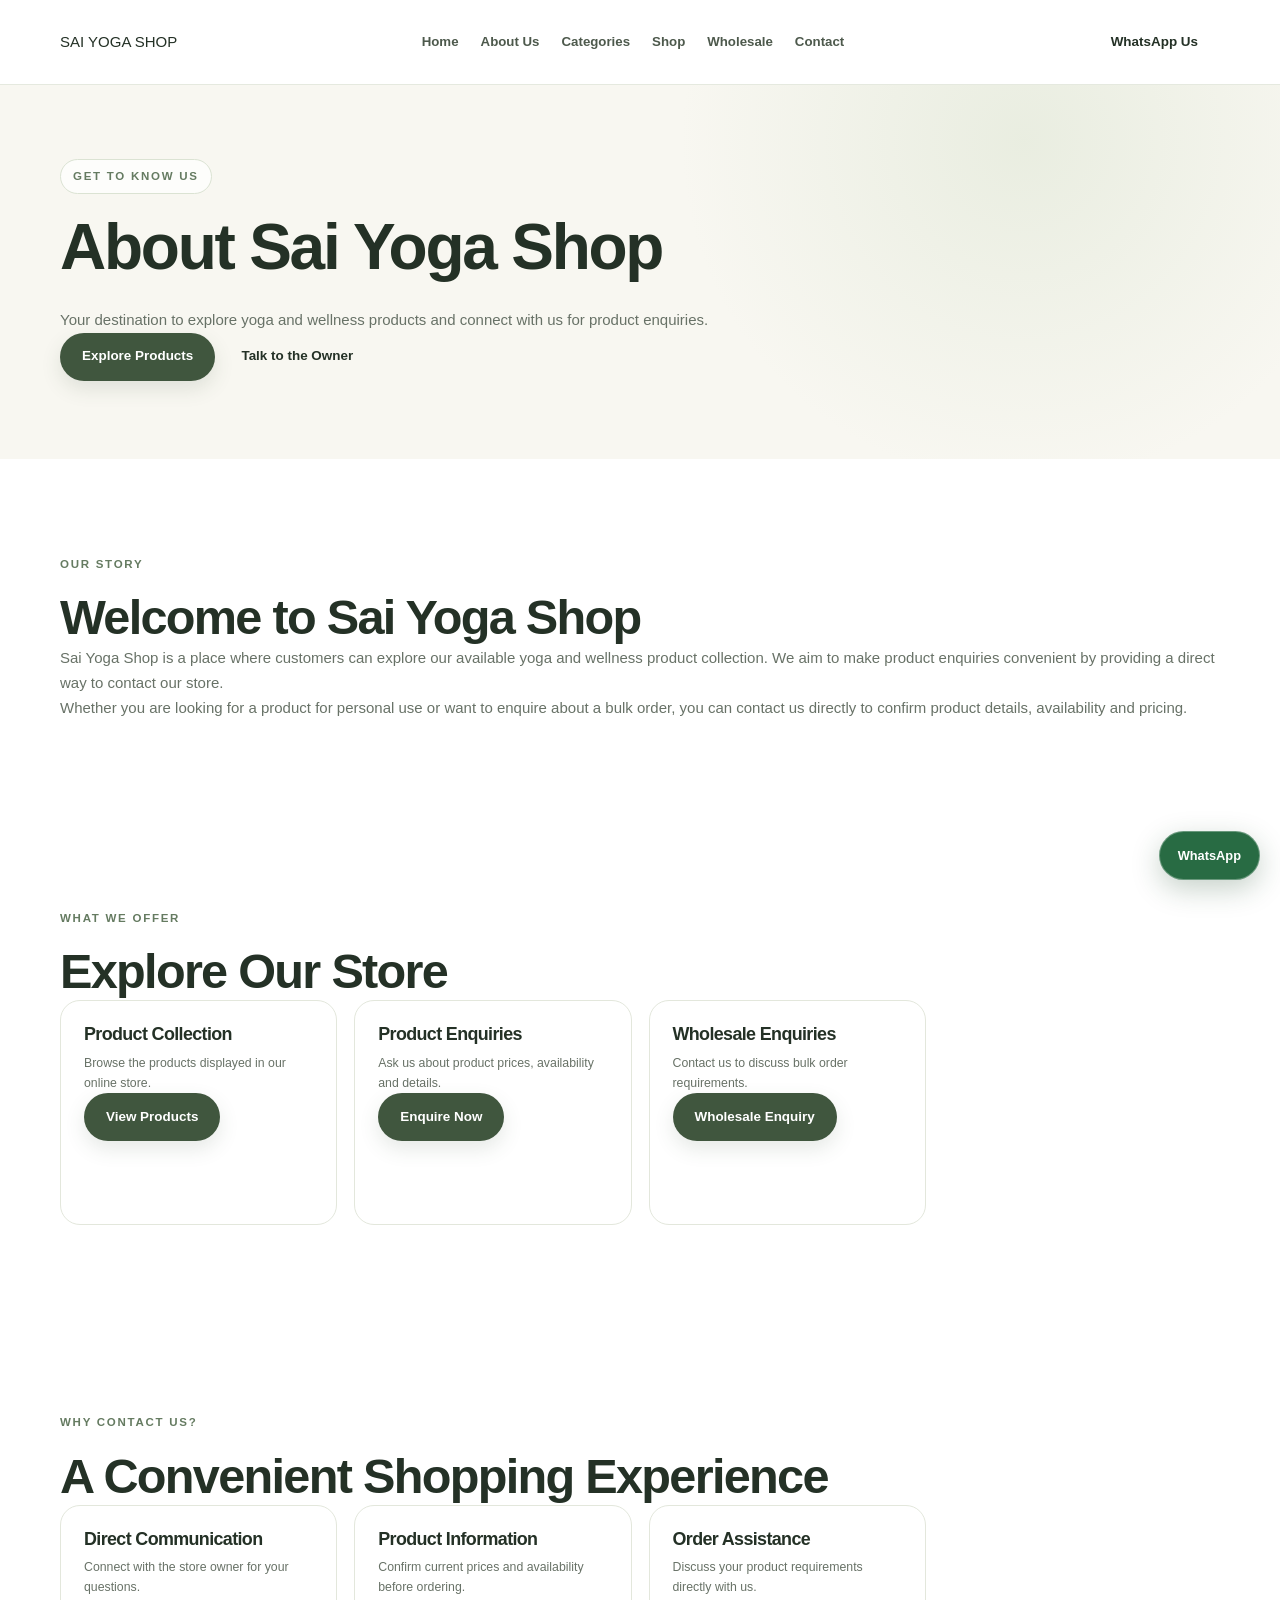
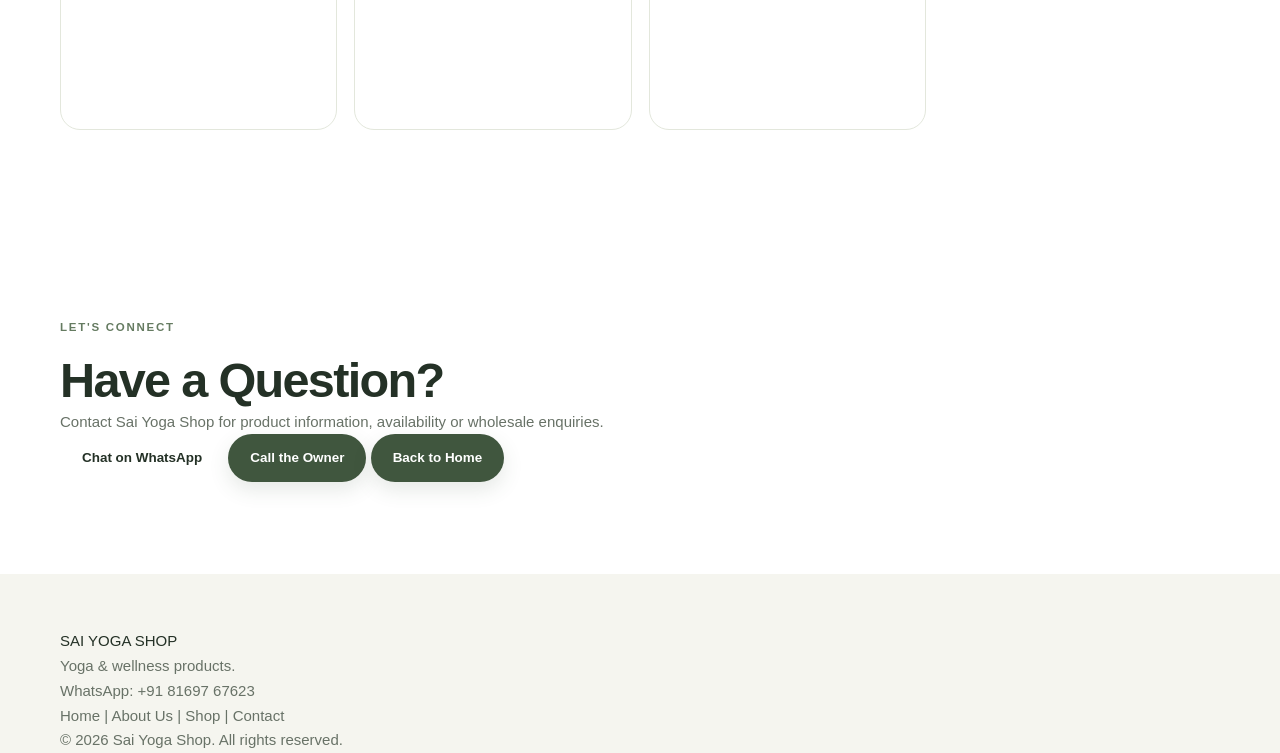
==== about.html @ c02364f8 "Add Sai Yoga Shop About Us page" ====
<!DOCTYPE html>
<html lang="en">
<head>
  <meta charset="UTF-8">
  <meta name="viewport" content="width=device-width, initial-scale=1.0">
  <meta name="theme-color" content="#0d493b">
  <meta name="description" content="Learn about Sai Yoga Shop and connect with us for yoga and wellness product enquiries.">
  <title>About Us | Sai Yoga Shop</title>
  <link rel="canonical" href="https://saiyogashop.com/about.html">
  <link rel="stylesheet" href="style.css">
</head>
<body>

<header class="site-header">
  <div class="container header-inner">
    <a class="logo" href="index.html">SAI <span>YOGA SHOP</span></a>

    <nav class="main-nav" aria-label="Main navigation">
      <a href="index.html">Home</a>
      <a href="about.html" aria-current="page">About Us</a>
      <a href="index.html#categories">Categories</a>
      <a href="index.html#shop">Shop</a>
      <a href="index.html#wholesale">Wholesale</a>
      <a href="index.html#contact">Contact</a>
    </nav>

    <a class="btn btn-whatsapp"
       href="https://wa.me/918169767623"
       target="_blank" rel="noopener">
      WhatsApp Us
    </a>
  </div>
</header>

<main>
  <section class="hero-section">
    <div class="container hero-content">
      <p class="eyebrow">GET TO KNOW US</p>
      <h1>About Sai Yoga Shop</h1>
      <p>
        Your destination to explore yoga and wellness products
        and connect with us for product enquiries.
      </p>

      <div class="hero-actions">
        <a class="btn btn-primary" href="index.html#shop">Explore Products</a>
        <a class="btn btn-whatsapp"
           href="https://wa.me/918169767623"
           target="_blank" rel="noopener">Talk to the Owner</a>
      </div>
    </div>
  </section>

  <section class="section" id="our-story">
    <div class="container">
      <p class="eyebrow">OUR STORY</p>
      <h2>Welcome to Sai Yoga Shop</h2>

      <p>
        Sai Yoga Shop is a place where customers can explore our
        available yoga and wellness product collection. We aim to
        make product enquiries convenient by providing a direct way
        to contact our store.
      </p>

      <p>
        Whether you are looking for a product for personal use or
        want to enquire about a bulk order, you can contact us
        directly to confirm product details, availability and pricing.
      </p>
    </div>
  </section>

  <section class="section">
    <div class="container">
      <p class="eyebrow">WHAT WE OFFER</p>
      <h2>Explore Our Store</h2>

      <div class="category-grid">
        <article class="category-card">
          <h3>Product Collection</h3>
          <p>Browse the products displayed in our online store.</p>
          <a class="btn btn-primary" href="index.html#shop">View Products</a>
        </article>

        <article class="category-card">
          <h3>Product Enquiries</h3>
          <p>Ask us about product prices, availability and details.</p>
          <a class="btn btn-primary"
             href="https://wa.me/918169767623?text=Hi%20Sai%20Yoga%20Shop%2C%20I%20have%20a%20product%20enquiry."
             target="_blank" rel="noopener">Enquire Now</a>
        </article>

        <article class="category-card">
          <h3>Wholesale Enquiries</h3>
          <p>Contact us to discuss bulk order requirements.</p>
          <a class="btn btn-primary"
             href="https://wa.me/918169767623?text=Hi%20Sai%20Yoga%20Shop%2C%20I%20want%20to%20enquire%20about%20wholesale."
             target="_blank" rel="noopener">Wholesale Enquiry</a>
        </article>
      </div>
    </div>
  </section>
</main>

<section class="section">
  <div class="container">
    <p class="eyebrow">WHY CONTACT US?</p>
    <h2>A Convenient Shopping Experience</h2>

    <div class="category-grid">
      <article class="category-card">
        <h3>Direct Communication</h3>
        <p>Connect with the store owner for your questions.</p>
      </article>

      <article class="category-card">
        <h3>Product Information</h3>
        <p>Confirm current prices and availability before ordering.</p>
      </article>

      <article class="category-card">
        <h3>Order Assistance</h3>
        <p>Discuss your product requirements directly with us.</p>
      </article>
    </div>
  </div>
</section>

<section class="section" id="contact">
  <div class="container">
    <p class="eyebrow">LET'S CONNECT</p>
    <h2>Have a Question?</h2>
    <p>
      Contact Sai Yoga Shop for product information, availability
      or wholesale enquiries.
    </p>

    <div class="hero-actions">
      <a class="btn btn-whatsapp"
         href="https://wa.me/918169767623"
         target="_blank" rel="noopener">
        Chat on WhatsApp
      </a>

      <a class="btn btn-primary" href="tel:+918169767623">
        Call the Owner
      </a>

      <a class="btn btn-primary" href="index.html">
        Back to Home
      </a>
    </div>
  </div>
</section>

<footer class="site-footer">
  <div class="container">
    <a class="logo" href="index.html">SAI <span>YOGA SHOP</span></a>
    <p>Yoga & wellness products.</p>
    <p>
      WhatsApp:
      <a href="https://wa.me/918169767623" target="_blank" rel="noopener">
        +91 81697 67623
      </a>
    </p>
    <p>
      <a href="index.html">Home</a> |
      <a href="about.html">About Us</a> |
      <a href="index.html#shop">Shop</a> |
      <a href="index.html#contact">Contact</a>
    </p>
    <p class="copyright">
      © <span id="currentYear">2026</span> Sai Yoga Shop. All rights reserved.
    </p>
  </div>
</footer>

<a class="floating-whatsapp"
   href="https://wa.me/918169767623"
   target="_blank" rel="noopener"
   aria-label="Contact Sai Yoga Shop on WhatsApp">WhatsApp</a>

<script>
  document.getElementById("currentYear").textContent =
    new Date().getFullYear();
</script>
</body>
</html>
---- style.css ----
/* =========================================
   SAI YOGA SHOP
   PREMIUM RESPONSIVE STYLESHEET
   PART 1 OF 2
   ========================================= */

:root {
  --sage: #657b61;
  --sage-dark: #40563e;
  --sage-light: #e6ebdf;
  --sage-pale: #f0f3eb;
  --cream: #f8f7f1;
  --white: #ffffff;
  --ink: #243126;
  --muted: #687267;
  --border: #e3e7dc;
  --accent: #c9a96b;
  --shadow: 0 14px 38px rgba(39, 57, 39, 0.08);
  --radius: 20px;
  --radius-small: 12px;
  --container: 1160px;
}

* {
  box-sizing: border-box;
  margin: 0;
  padding: 0;
}

html {
  scroll-behavior: smooth;
  scroll-padding-top: 90px;
}

body {
  font-family: "DM Sans", sans-serif;
  color: var(--ink);
  background: var(--white);
  line-height: 1.65;
  font-size: 15px;
  overflow-x: hidden;
  -webkit-font-smoothing: antialiased;
}

body,
input,
select,
textarea,
button {
  font-family: "DM Sans", sans-serif;
}

button,
input,
select,
textarea {
  font-size: inherit;
}

button,
a {
  -webkit-tap-highlight-color: transparent;
}

button {
  cursor: pointer;
}

a {
  color: inherit;
  text-decoration: none;
}

img {
  display: block;
  max-width: 100%;
}

ul {
  list-style: none;
}

h1,
h2,
h3,
h4 {
  font-family: "Manrope", sans-serif;
  line-height: 1.2;
  letter-spacing: -0.035em;
}

h1 {
  font-size: clamp(2.5rem, 5vw, 4.5rem);
  font-weight: 800;
}

h2 {
  font-size: clamp(2rem, 3.8vw, 3.1rem);
  font-weight: 800;
}

h3 {
  font-size: 1.12rem;
  font-weight: 700;
}

p {
  color: var(--muted);
}

.container {
  width: min(var(--container), calc(100% - 48px));
  margin-inline: auto;
}

.section {
  padding: 92px 0;
}

.eyebrow {
  display: inline-block;
  margin-bottom: 15px;
  color: var(--sage);
  font-size: 0.72rem;
  font-weight: 800;
  letter-spacing: 0.15em;
  line-height: 1.5;
  text-transform: uppercase;
}

.sr-only {
  position: absolute;
  width: 1px;
  height: 1px;
  padding: 0;
  margin: -1px;
  overflow: hidden;
  clip: rect(0, 0, 0, 0);
  white-space: nowrap;
  border: 0;
}

[hidden] {
  display: none !important;
}

/* Announcement Bar */

.announcement-bar {
  display: flex;
  align-items: center;
  justify-content: center;
  min-height: 34px;
  padding: 7px 16px;
  background: var(--sage-dark);
  text-align: center;
}

.announcement-bar p {
  color: var(--white);
  font-size: 0.72rem;
  font-weight: 600;
  letter-spacing: 0.07em;
}

/* Header */

.site-header {
  position: sticky;
  top: 0;
  z-index: 100;
  background: rgba(255, 255, 255, 0.96);
  border-bottom: 1px solid rgba(227, 231, 220, 0.9);
  backdrop-filter: blur(14px);
}

.header-inner {
  min-height: 84px;
  display: flex;
  align-items: center;
  justify-content: space-between;
  gap: 24px;
}

.brand {
  display: inline-flex;
  align-items: center;
  gap: 11px;
  flex-shrink: 0;
}

.brand-mark {
  width: 44px;
  height: 44px;
  display: grid;
  place-items: center;
  border-radius: 14px 14px 14px 5px;
  color: var(--white);
  background: var(--sage-dark);
  font-family: "Manrope", sans-serif;
  font-weight: 800;
  font-size: 1.05rem;
  letter-spacing: -0.06em;
}

.brand-text {
  display: flex;
  flex-direction: column;
  gap: 2px;
}

.brand-text strong {
  color: var(--ink);
  font-family: "Manrope", sans-serif;
  font-size: 0.93rem;
  line-height: 1.2;
  letter-spacing: 0.035em;
}

.brand-text small {
  color: var(--sage);
  font-size: 0.59rem;
  font-weight: 700;
  letter-spacing: 0.13em;
}

.main-nav {
  display: flex;
  align-items: center;
  justify-content: center;
  gap: 22px;
}

.main-nav a {
  position: relative;
  padding: 8px 0;
  color: #4d594c;
  font-size: 0.83rem;
  font-weight: 600;
  transition: color 0.2s ease;
}

.main-nav a:hover,
.main-nav a:focus-visible {
  color: var(--sage-dark);
}

.main-nav a::after {
  position: absolute;
  right: 0;
  bottom: 2px;
  left: 0;
  height: 2px;
  background: var(--sage);
  content: "";
  transform: scaleX(0);
  transform-origin: left;
  transition: transform 0.2s ease;
}

.main-nav a:hover::after,
.main-nav a:focus-visible::after {
  transform: scaleX(1);
}

.header-actions {
  display: flex;
  align-items: center;
  gap: 10px;
}

.header-whatsapp,
.cart-button {
  min-height: 42px;
  display: inline-flex;
  align-items: center;
  justify-content: center;
  gap: 8px;
  padding: 10px 15px;
  border-radius: 999px;
  font-size: 0.78rem;
  font-weight: 700;
  white-space: nowrap;
  transition: background 0.2s ease, transform 0.2s ease;
}

.header-whatsapp {
  color: var(--white);
  background: var(--sage-dark);
}

.header-whatsapp:hover {
  background: var(--sage);
  transform: translateY(-1px);
}

.cart-button {
  border: 1px solid var(--border);
  color: var(--ink);
  background: var(--white);
}

.cart-button:hover {
  background: var(--sage-pale);
}

#cartCount {
  min-width: 21px;
  height: 21px;
  display: inline-grid;
  place-items: center;
  padding: 0 5px;
  border-radius: 50%;
  color: var(--white);
  background: var(--sage);
  font-size: 0.7rem;
}

.menu-toggle {
  display: none;
  width: 42px;
  height: 42px;
  border: 1px solid var(--border);
  border-radius: 12px;
  color: var(--ink);
  background: var(--white);
  font-size: 1.25rem;
}

/* Buttons */

.btn {
  min-height: 48px;
  display: inline-flex;
  align-items: center;
  justify-content: center;
  gap: 9px;
  padding: 13px 21px;
  border: 1px solid transparent;
  border-radius: 999px;
  text-align: center;
  font-size: 0.84rem;
  font-weight: 700;
  line-height: 1.4;
  transition:
    background 0.2s ease,
    color 0.2s ease,
    border-color 0.2s ease,
    transform 0.2s ease,
    box-shadow 0.2s ease;
}

.btn:hover {
  transform: translateY(-2px);
}

.btn-primary {
  color: var(--white);
  background: var(--sage-dark);
  box-shadow: 0 8px 20px rgba(64, 86, 62, 0.13);
}

.btn-primary:hover {
  background: var(--sage);
  box-shadow: 0 12px 24px rgba(64, 86, 62, 0.18);
}

.btn-secondary {
  border-color: var(--border);
  color: var(--ink);
  background: var(--white);
}

.btn-secondary:hover {
  border-color: var(--sage);
  background: var(--sage-pale);
}

.btn-full {
  width: 100%;
}

/* Hero */

.hero-section {
  position: relative;
  overflow: hidden;
  padding: 74px 0 78px;
  background:
    radial-gradient(circle at 80% 15%, rgba(207, 220, 195, 0.36), transparent 32%),
    var(--cream);
}

.hero-grid {
  display: grid;
  grid-template-columns: 1.02fr 0.98fr;
  align-items: center;
  gap: 58px;
}

.hero-content {
  position: relative;
  z-index: 1;
}

.hero-content .eyebrow {
  padding: 8px 12px;
  border: 1px solid #dbe3d3;
  border-radius: 999px;
  background: rgba(255, 255, 255, 0.75);
}

.hero-content h1 {
  max-width: 650px;
  margin-bottom: 22px;
}

.hero-content h1 span,
.about-content h2 span,
.section-heading h2 span,
.wholesale-content h2 span,
.contact-content h2 span,
.marketplace-inner h2 span {
  color: var(--sage);
}

.hero-description {
  max-width: 520px;
  margin-bottom: 27px;
  font-size: 1.02rem;
  line-height: 1.85;
}

.hero-buttons {
  display: flex;
  flex-wrap: wrap;
  gap: 12px;
}

.hero-trust {
  display: flex;
  flex-wrap: wrap;
  gap: 12px 18px;
  margin-top: 30px;
}

.hero-trust span {
  color: #596557;
  font-size: 0.75rem;
  font-weight: 600;
}

.hero-image-wrap {
  position: relative;
  min-height: 440px;
  border-radius: 170px 170px 24px 24px;
  background: var(--sage-light);
}

.hero-image {
  width: 100%;
  height: 440px;
  border-radius: inherit;
  object-fit: cover;
  object-position: center;
}

.hero-image-note {
  position: absolute;
  right: -18px;
  bottom: 24px;
  display: flex;
  align-items: center;
  gap: 12px;
  max-width: calc(100% - 24px);
  padding: 15px 19px;
  border: 1px solid rgba(227, 231, 220, 0.9);
  border-radius: 15px;
  background: var(--white);
  box-shadow: var(--shadow);
}

.note-icon {
  width: 40px;
  height: 40px;
  display: grid;
  flex-shrink: 0;
  place-items: center;
  border-radius: 12px;
  color: var(--sage-dark);
  background: var(--sage-light);
  font-size: 1.2rem;
}

.hero-image-note div {
  display: flex;
  flex-direction: column;
}

.hero-image-note strong {
  font-size: 0.82rem;
}

.hero-image-note small {
  margin-top: 2px;
  color: var(--muted);
  font-size: 0.72rem;
}

/* Benefits */

.benefits-section {
  padding: 25px 0;
  border-bottom: 1px solid var(--border);
  background: var(--white);
}

.benefits-grid {
  display: grid;
  grid-template-columns: repeat(4, minmax(0, 1fr));
  gap: 22px;
}

.benefit-item {
  display: flex;
  align-items: center;
  gap: 12px;
}

.benefit-icon {
  width: 45px;
  height: 45px;
  display: grid;
  flex-shrink: 0;
  place-items: center;
  border-radius: 14px;
  color: var(--sage-dark);
  background: var(--sage-pale);
  font-size: 1.25rem;
  font-weight: 700;
}

.benefit-item h3 {
  margin-bottom: 4px;
  font-size: 0.86rem;
  letter-spacing: -0.02em;
}

.benefit-item p {
  font-size: 0.73rem;
  line-height: 1.5;
}

/* About Section */

.about-section {
  background: var(--white);
}

.about-grid {
  display: grid;
  grid-template-columns: 0.9fr 1.1fr;
  align-items: center;
  gap: 76px;
}

.about-visual {
  padding: 18px 18px 0 0;
}

.about-art {
  min-height: 390px;
  display: flex;
  flex-direction: column;
  align-items: center;
  justify-content: center;
  gap: 18px;
  border-radius: 180px 180px 22px 22px;
  background:
    radial-gradient(circle at 50% 35%, rgba(255,255,255,0.75), transparent 35%),
    linear-gradient(145deg, #edf1e7, #dce5d5);
  text-align: center;
}

.about-art-symbol {
  color: var(--sage-dark);
  font-family: serif;
  font-size: 6rem;
  line-height: 1;
}

.about-art p {
  color: var(--sage-dark);
  font-family: "Manrope", sans-serif;
  font-size: 1.25rem;
  font-weight: 700;
  line-height: 1.6;
}

.about-caption {
  display: block;
  margin-top: 14px;
  color: var(--muted);
  font-size: 0.65rem;
  font-weight: 700;
  letter-spacing: 0.13em;
  text-align: center;
}

.about-content h2 {
  max-width: 520px;
  margin-bottom: 20px;
}

.about-content > p {
  margin-bottom: 14px;
  font-size: 0.94rem;
  line-height: 1.9;
}

.founder-card {
  display: flex;
  align-items: center;
  gap: 13px;
  margin: 25px 0 18px;
  padding: 16px;
  border: 1px solid var(--border);
  border-radius: 15px;
  background: var(--cream);
}

.founder-icon {
  width: 44px;
  height: 44px;
  display: grid;
  place-items: center;
  border-radius: 50%;
  color: var(--white);
  background: var(--sage);
  font-family: "Manrope", sans-serif;
  font-size: 1.15rem;
  font-weight: 800;
}

.founder-card div {
  display: flex;
  flex-direction: column;
  gap: 3px;
}

.founder-card small {
  color: var(--muted);
  font-size: 0.64rem;
  font-weight: 700;
  letter-spacing: 0.12em;
}

.founder-card strong {
  font-size: 0.9rem;
}

.text-link {
  display: inline-flex;
  align-items: center;
  gap: 7px;
  color: var(--sage-dark);
  font-size: 0.83rem;
  font-weight: 800;
}

.text-link:hover {
  color: var(--sage);
}

/* Section Heading */

.section-heading {
  display: flex;
  align-items: flex-end;
  justify-content: space-between;
  gap: 25px;
  margin-bottom: 35px;
}

.section-heading h2 {
  max-width: 620px;
}

.section-heading > p {
  max-width: 365px;
  font-size: 0.88rem;
  line-height: 1.8;
}

/* Categories */

.categories-section {
  background: var(--cream);
}

.category-grid {
  display: grid;
  grid-template-columns: repeat(4, minmax(0, 1fr));
  gap: 17px;
}

.category-card {
  position: relative;
  min-height: 225px;
  display: flex;
  flex-direction: column;
  align-items: flex-start;
  padding: 23px;
  overflow: hidden;
  border: 1px solid var(--border);
  border-radius: var(--radius);
  background: var(--white);
  transition:
    transform 0.2s ease,
    box-shadow 0.2s ease,
    border-color 0.2s ease;
}

.category-card:hover {
  transform: translateY(-5px);
  border-color: #c8d4bf;
  box-shadow: var(--shadow);
}

.category-number {
  position: absolute;
  top: 20px;
  right: 20px;
  color: #a3ac9d;
  font-size: 0.68rem;
  font-weight: 800;
  letter-spacing: 0.1em;
}

.category-symbol {
  width: 51px;
  height: 51px;
  display: grid;
  place-items: center;
  margin-bottom: 24px;
  border-radius: 16px;
  color: var(--sage-dark);
  background: var(--sage-pale);
  font-size: 1.45rem;
}

.category-card h3 {
  margin-bottom: 8px;
}

.category-card p {
  padding-right: 8px;
  font-size: 0.77rem;
  line-height: 1.6;
}

.category-arrow {
  position: absolute;
  right: 20px;
  bottom: 20px;
  color: var(--sage);
  font-size: 1.1rem;
  font-weight: 700;
}

/* Offers */

.offers-section {
  padding: 62px 0;
  color: var(--white);
  background: var(--sage-dark);
}

.offers-copy .eyebrow {
  color: #d9e3d0;
}

.offers-copy h2 {
  margin-bottom: 13px;
  font-size: clamp(1.9rem, 3.5vw, 2.7rem);
}

.offers-copy h2 span {
  color: #d9e4cd;
}

.offers-copy p {
  max-width: 510px;
  color: rgba(255,255,255,0.76);
  font-size: 0.9rem;
}

.offers-inner {
  display: grid;
  grid-template-columns: 1fr 1.2fr;
  align-items: center;
  gap: 35px;
}

.offer-cards {
  display: grid;
  grid-template-columns: repeat(3, minmax(0, 1fr));
  gap: 12px;
}

.offer-card {
  min-height: 130px;
  display: flex;
  flex-direction: column;
  justify-content: center;
  gap: 8px;
  padding: 17px 13px;
  border: 1px solid rgba(255,255,255,0.2);
  border-radius: 16px;
  background: rgba(255,255,255,0.08);
  text-align: center;
}

.offer-card strong {
  color: #f0e1bb;
  font-family: "Manrope", sans-serif;
  font-size: clamp(1.1rem, 2vw, 1.65rem);
  font-weight: 800;
  line-height: 1.3;
}

.offer-card span {
  color: rgba(255,255,255,0.9);
  font-size: 0.73rem;
  line-height: 1.5;
}

.offer-terms {
  grid-column: 1 / -1;
  color: rgba(255,255,255,0.68);
  font-size: 0.71rem;
}

/* Shop Toolbar */

.shop-section {
  background: var(--white);
}

.shop-toolbar {
  display: flex;
  align-items: center;
  gap: 14px;
  margin-bottom: 20px;
}

.search-box {
  min-height: 48px;
  display: flex;
  flex: 1;
  align-items: center;
  gap: 10px;
  padding: 0 15px;
  border: 1px solid var(--border);
  border-radius: 13px;
  background: var(--cream);
}

.search-box > span {
  color: var(--sage);
  font-size: 1.5rem;
}

.search-box input {
  width: 100%;
  min-width: 0;
  border: 0;
  outline: 0;
  color: var(--ink);
  background: transparent;
  font-size: 0.84rem;
}

.search-box input::placeholder {
  color: #929a8d;
}

.sort-box select {
  min-height: 48px;
  max-width: 100%;
  padding: 0 35px 0 13px;
  border: 1px solid var(--border);
  border-radius: 13px;
  outline-color: var(--sage);
  color: var(--ink);
  background: var(--white);
  font-size: 0.78rem;
}

.filter-chips {
  display: flex;
  flex-wrap: wrap;
  gap: 9px;
  margin-bottom: 28px;
}

.filter-chip {
  min-height: 38px;
  padding: 9px 15px;
  border: 1px solid var(--border);
  border-radius: 999px;
  color: #586255;
  background: var(--white);
  font-size: 0.75rem;
  font-weight: 700;
  transition: all 0.2s ease;
}

.filter-chip:hover,
.filter-chip.active {
  border-color: var(--sage-dark);
  color: var(--white);
  background: var(--sage-dark);
}



/* =========================================
   SAI YOGA SHOP — PART 2A
   ========================================= */

/* Product Cards */

.product-grid {
  display: grid;
  grid-template-columns: repeat(4, minmax(0, 1fr));
  gap: 22px 17px;
}

.product-card {
  min-width: 0;
  overflow: hidden;
  border: 1px solid var(--border);
  border-radius: 18px;
  background: var(--white);
  transition: transform 0.2s ease, box-shadow 0.2s ease;
}

.product-card:hover {
  transform: translateY(-4px);
  box-shadow: var(--shadow);
}

.product-image-wrap,
.product-image-container,
.product-card-image {
  position: relative;
  overflow: hidden;
  background: var(--sage-pale);
}

.product-image-wrap img,
.product-image-container img,
.product-card-image img,
.product-card > img {
  width: 100%;
  aspect-ratio: 1 / 0.88;
  object-fit: cover;
  transition: transform 0.3s ease;
}

.product-card:hover .product-image-wrap img,
.product-card:hover .product-image-container img,
.product-card:hover .product-card-image img {
  transform: scale(1.04);
}

.product-badge,
.product-tag,
.product-label {
  position: absolute;
  top: 12px;
  left: 12px;
  z-index: 1;
  padding: 5px 9px;
  border-radius: 999px;
  color: var(--sage-dark);
  background: var(--white);
  font-size: 0.64rem;
  font-weight: 800;
}

.product-info,
.product-details,
.product-card-content {
  padding: 16px;
}

.product-category {
  display: block;
  margin-bottom: 6px;
  color: var(--sage);
  font-size: 0.65rem;
  font-weight: 800;
  letter-spacing: 0.08em;
  text-transform: uppercase;
}

.product-card h3,
.product-info h3,
.product-details h3,
.product-card-content h3 {
  margin-bottom: 8px;
  font-size: 0.94rem;
  line-height: 1.45;
}

.product-description,
.product-info p,
.product-details p {
  margin-bottom: 12px;
  font-size: 0.76rem;
  line-height: 1.65;
}

.product-price {
  display: flex;
  flex-wrap: wrap;
  align-items: baseline;
  gap: 7px;
  margin-bottom: 13px;
  color: var(--sage-dark);
  font-family: "Manrope", sans-serif;
  font-size: 1.12rem;
  font-weight: 800;
}

.product-price del,
.old-price {
  color: #90988c;
  font-size: 0.75rem;
  font-weight: 500;
}

.product-actions {
  display: grid;
  grid-template-columns: 1fr;
  gap: 8px;
}

.product-actions button,
.product-actions a,
.view-product-btn,
.add-to-cart-btn {
  min-height: 41px;
  display: inline-flex;
  align-items: center;
  justify-content: center;
  padding: 9px 12px;
  border: 1px solid var(--sage-dark);
  border-radius: 10px;
  color: var(--white);
  background: var(--sage-dark);
  font-size: 0.75rem;
  font-weight: 700;
  text-align: center;
}

.product-actions button:hover,
.product-actions a:hover,
.view-product-btn:hover,
.add-to-cart-btn:hover {
  background: var(--sage);
}

.product-actions .secondary-action {
  border-color: var(--border);
  color: var(--ink);
  background: var(--white);
}

.product-actions .secondary-action:hover {
  background: var(--sage-pale);
}

.empty-products {
  padding: 55px 20px;
  border: 1px dashed #ccd5c4;
  border-radius: var(--radius);
  background: var(--cream);
  text-align: center;
}

.empty-products h3 {
  margin-bottom: 8px;
}

.empty-products p {
  font-size: 0.84rem;
}

.shop-note {
  display: flex;
  align-items: center;
  justify-content: center;
  flex-wrap: wrap;
  gap: 9px;
  margin-top: 35px;
  padding: 18px;
  border-radius: 14px;
  background: var(--cream);
  font-size: 0.84rem;
}

/* Wholesale */

.wholesale-section {
  background: var(--cream);
}

.wholesale-grid {
  display: grid;
  grid-template-columns: 1fr 0.9fr;
  align-items: start;
  gap: 60px;
}

.wholesale-content {
  padding-top: 12px;
}

.wholesale-content h2 {
  margin-bottom: 20px;
}

.wholesale-content > p {
  max-width: 510px;
  margin-bottom: 22px;
  font-size: 0.9rem;
  line-height: 1.85;
}

.wholesale-list {
  display: grid;
  gap: 13px;
  margin-bottom: 29px;
}

.wholesale-list li {
  position: relative;
  padding-left: 28px;
  color: #4e5b4b;
  font-size: 0.84rem;
}

.wholesale-list li::before {
  position: absolute;
  top: 0;
  left: 0;
  width: 19px;
  height: 19px;
  display: grid;
  place-items: center;
  border-radius: 50%;
  color: var(--sage-dark);
  background: #e1e9da;
  content: "✓";
  font-size: 0.7rem;
  font-weight: 800;
}

.wholesale-form {
  display: grid;
  gap: 11px;
  padding: 28px;
  border: 1px solid var(--border);
  border-radius: 22px;
  background: var(--white);
  box-shadow: var(--shadow);
}

.wholesale-form h3 {
  font-size: 1.4rem;
}

.wholesale-form > p {
  margin-bottom: 6px;
  font-size: 0.81rem;
}

.wholesale-form label {
  margin-top: 4px;
  color: #43503f;
  font-size: 0.76rem;
  font-weight: 700;
}

.wholesale-form input,
.wholesale-form select,
.wholesale-form textarea {
  width: 100%;
  min-width: 0;
  padding: 12px 13px;
  border: 1px solid #dfe5d9;
  border-radius: 10px;
  outline: none;
  color: var(--ink);
  background: #fcfcf9;
  font-size: 0.82rem;
}

.wholesale-form input,
.wholesale-form select {
  min-height: 45px;
}

.wholesale-form textarea {
  min-height: 100px;
  resize: vertical;
}

.wholesale-form input:focus,
.wholesale-form select:focus,
.wholesale-form textarea:focus {
  border-color: var(--sage);
  box-shadow: 0 0 0 3px rgba(101, 123, 97, 0.12);
}

.wholesale-form small {
  color: var(--muted);
  font-size: 0.68rem;
  line-height: 1.6;
}

/* Customer Reviews */

.reviews-section {
  background: var(--white);
}

.reviews-placeholder {
  max-width: 700px;
  margin: 0 auto;
  padding: 42px 25px;
  border: 1px dashed #cbd6c2;
  border-radius: 20px;
  background: var(--cream);
  text-align: center;
}

.reviews-icon {
  width: 56px;
  height: 56px;
  display: grid;
  place-items: center;
  margin: 0 auto 18px;
  border-radius: 18px;
  color: var(--sage-dark);
  background: var(--sage-light);
  font-size: 1.7rem;
}

.reviews-placeholder h3 {
  margin-bottom: 10px;
}

.reviews-placeholder p {
  max-width: 450px;
  margin: 0 auto 15px;
  font-size: 0.85rem;
}

/* Marketplace */

.marketplace-section {
  padding: 65px 0;
  background: var(--sage-pale);
}

.marketplace-inner h2 {
  max-width: 650px;
  margin-bottom: 13px;
}

.marketplace-inner > div:first-child > p,
.marketplace-inner > p {
  max-width: 720px;
  font-size: 0.85rem;
  line-height: 1.8;
}

.marketplace-list {
  display: flex;
  flex-wrap: wrap;
  gap: 11px;
  margin-top: 25px;
}

.marketplace-list > span,
.marketplace-list > a {
  display: inline-flex;
  align-items: center;
  justify-content: center;
  min-height: 42px;
  padding: 10px 17px;
  border: 1px solid #d9e2d2;
  border-radius: 999px;
  color: var(--sage-dark);
  background: var(--white);
  font-size: 0.78rem;
  font-weight: 700;
}

.marketplace-list > a:hover {
  color: var(--white);
  background: var(--sage-dark);
}

.marketplace-note {
  margin-top: 15px;
  font-size: 0.71rem;
}

/* Policies */

.policies-section {
  background: var(--white);
}

.policy-grid {
  display: grid;
  grid-template-columns: repeat(3, minmax(0, 1fr));
  gap: 18px;
}

.policy-card {
  padding: 25px;
  border: 1px solid var(--border);
  border-radius: 17px;
  background: var(--white);
}

.policy-icon {
  width: 46px;
  height: 46px;
  display: grid;
  place-items: center;
  margin-bottom: 18px;
  border-radius: 14px;
  color: var(--sage-dark);
  background: var(--sage-pale);
  font-size: 1.3rem;
}

.policy-card h3 {
  margin-bottom: 11px;
}

.policy-card p {
  font-size: 0.79rem;
  line-height: 1.8;
}

.policy-disclaimer {
  margin-top: 20px;
  padding: 15px;
  border-left: 3px solid var(--accent);
  background: var(--cream);
  font-size: 0.75rem;
  line-height: 1.8;
}

/* Contact */

.contact-section {
  background: var(--cream);
}

.contact-grid {
  display: grid;
  grid-template-columns: 1.1fr 0.9fr;
  align-items: start;
  gap: 55px;
}

.contact-content h2 {
  max-width: 620px;
  margin-bottom: 18px;
}

.contact-content > p {
  max-width: 520px;
  margin-bottom: 24px;
  font-size: 0.9rem;
  line-height: 1.8;
}

.contact-details {
  display: grid;
  gap: 11px;
  margin-bottom: 25px;
}

.contact-item {
  min-width: 0;
  display: flex;
  align-items: center;
  gap: 13px;
  padding: 14px;
  border: 1px solid var(--border);
  border-radius: 13px;
  background: var(--white);
}

a.contact-item {
  transition: border-color 0.2s ease, transform 0.2s ease;
}

a.contact-item:hover {
  transform: translateY(-2px);
  border-color: #b7c7ae;
}

.contact-icon {
  width: 43px;
  height: 43px;
  display: grid;
  flex-shrink: 0;
  place-items: center;
  border-radius: 12px;
  color: var(--sage-dark);
  background: var(--sage-pale);
  font-size: 1.1rem;
}

.contact-item > span:nth-child(2) {
  min-width: 0;
  display: flex;
  flex: 1;
  flex-direction: column;
  gap: 3px;
}

.contact-item small {
  color: var(--muted);
  font-size: 0.62rem;
  font-weight: 800;
  letter-spacing: 0.1em;
}

.contact-item strong {
  overflow-wrap: anywhere;
  color: var(--ink);
  font-size: 0.82rem;
}

.contact-arrow {
  color: var(--sage);
  font-size: 1.1rem;
}

.contact-side {
  display: grid;
  gap: 17px;
}

.contact-message-card {
  position: relative;
  min-height: 250px;
  padding: 30px;
  overflow: hidden;
  border-radius: 22px;
  color: var(--white);
  background: var(--sage-dark);
}

.contact-message-card .eyebrow {
  position: relative;
  z-index: 1;
  color: #d8e2cf;
}

.contact-message-card h3 {
  position: relative;
  z-index: 1;
  max-width: 350px;
  margin-bottom: 13px;
  font-size: 1.7rem;
}

.contact-message-card p {
  position: relative;
  z-index: 1;
  max-width: 370px;
  color: rgba(255,255,255,0.78);
  font-size: 0.83rem;
  line-height: 1.8;
}

.contact-decoration {
  position: absolute;
  right: 12px;
  bottom: -60px;
  color: rgba(255,255,255,0.08);
  font-size: 13rem;
  line-height: 1;
}

.business-info-card {
  padding: 22px;
  border: 1px solid var(--border);
  border-radius: 17px;
  background: var(--white);
}

.business-info-card .eyebrow {
  margin-bottom: 12px;
}

.business-info-card p {
  margin-top: 9px;
  overflow-wrap: anywhere;
  font-size: 0.79rem;
}

.business-info-card strong {
  color: var(--ink);
}

/* Final Call to Action */

.final-cta {
  padding: 52px 0;
  color: var(--white);
  background: var(--sage);
}

.final-cta-inner {
  display: flex;
  align-items: center;
  justify-content: space-between;
  gap: 30px;
}

.final-cta .eyebrow {
  color: #e5ebdd;
}

.final-cta h2 {
  max-width: 650px;
  margin-bottom: 10px;
  font-size: clamp(1.7rem, 3.5vw, 2.6rem);
}

.final-cta p {
  color: rgba(255,255,255,0.8);
  font-size: 0.85rem;
}

.final-cta-actions {
  display: flex;
  flex-shrink: 0;
  flex-wrap: wrap;
  gap: 10px;
}

.btn-light {
  color: var(--sage-dark);
  background: var(--white);
}

.btn-light:hover {
  background: var(--sage-pale);
}

.btn-outline-light {
  border-color: rgba(255,255,255,0.55);
  color: var(--white);
  background: transparent;
}

.btn-outline-light:hover {
  color: var(--sage-dark);
  background: var(--white);
}

/* Footer */

.site-footer {
  padding-top: 55px;
  background: #f5f5ef;
}

.footer-main {
  display: grid;
  grid-template-columns: 1.4fr 0.8fr 0.9fr 1fr;
  gap: 35px;
  padding-bottom: 42px;
}

.footer-logo {
  margin-bottom: 16px;
}

.footer-brand > p {
  max-width: 270px;
  font-size: 0.81rem;
}

.footer-brand .footer-vision {
  margin-top: 10px;
  font-size: 0.75rem;
  line-height: 1.8;
}

.footer-column {
  display: flex;
  flex-direction: column;
  align-items: flex-start;
  gap: 11px;
}

.footer-column h3 {
  margin-bottom: 6px;
  font-size: 0.9rem;
}

.footer-column a {
  color: var(--muted);
  font-size: 0.77rem;
  overflow-wrap: anywhere;
}

.footer-column a:hover {
  color: var(--sage-dark);
}

.footer-bottom {
  min-height: 62px;
  display: flex;
  align-items: center;
  justify-content: space-between;
  gap: 15px;
  border-top: 1px solid var(--border);
}

.footer-bottom p {
  font-size: 0.71rem;
}

/* Floating WhatsApp */

.floating-whatsapp {
  position: fixed;
  right: 20px;
  bottom: 20px;
  z-index: 90;
  min-height: 49px;
  display: inline-flex;
  align-items: center;
  justify-content: center;
  gap: 9px;
  padding: 12px 18px;
  border: 1px solid rgba(255,255,255,0.3);
  border-radius: 999px;
  color: var(--white);
  background: #286b43;
  box-shadow: 0 9px 28px rgba(30, 75, 45, 0.25);
  font-size: 0.8rem;
  font-weight: 700;
}

.floating-whatsapp:hover {
  background: #1f5937;
}

.floating-whatsapp > span:first-child {
  font-size: 1.15rem;
}

/* Cart Overlay and Drawer */

.cart-overlay {
  position: fixed;
  inset: 0;
  z-index: 200;
  display: flex;
  justify-content: flex-end;
  background: rgba(25, 35, 26, 0.48);
  opacity: 0;
  visibility: hidden;
  transition: opacity 0.25s ease, visibility 0.25s ease;
}

.cart-overlay.open,
.cart-overlay.active,
.cart-overlay.show {
  opacity: 1;
  visibility: visible;
}

.cart-drawer {
  width: min(460px, 100%);
  height: 100%;
  display: flex;
  flex-direction: column;
  overflow: hidden;
  background: var(--white);
  box-shadow: -10px 0 40px rgba(20, 35, 20, 0.14);
  transform: translateX(100%);
  transition: transform 0.25s ease;
}

.cart-overlay.open .cart-drawer,
.cart-overlay.active .cart-drawer,
.cart-overlay.show .cart-drawer {
  transform: translateX(0);
}

.cart-header {
  display: flex;
  align-items: flex-start;
  justify-content: space-between;
  gap: 20px;
  padding: 25px 23px 19px;
  border-bottom: 1px solid var(--border);
}

.cart-header .eyebrow {
  margin-bottom: 7px;
}

.cart-header h2 {
  font-size: 1.55rem;
}

.cart-header p {
  margin-top: 5px;
  font-size: 0.78rem;
}

.cart-close {
  width: 40px;
  height: 40px;
  display: grid;
  flex-shrink: 0;
  place-items: center;
  border: 1px solid var(--border);
  border-radius: 50%;
  color: var(--ink);
  background: var(--white);
  font-size: 1.55rem;
}

.cart-close:hover {
  background: var(--sage-pale);
}

.cart-items {
  flex: 1;
  overflow-y: auto;
  padding: 20px;
}

.cart-empty {
  padding: 55px 15px;
  text-align: center;
}

.cart-empty > span {
  display: block;
  margin-bottom: 12px;
  color: var(--sage);
  font-size: 2.5rem;
}

.cart-empty h3 {
  margin-bottom: 8px;
}

.cart-empty p {
  margin-bottom: 18px;
  font-size: 0.82rem;
}

.cart-item {
  display: grid;
  grid-template-columns: 76px minmax(0, 1fr) auto;
  align-items: start;
  gap: 12px;
  padding: 14px 0;
  border-bottom: 1px solid var(--border);
}

.cart-item img {
  width: 76px;
  height: 76px;
  border-radius: 12px;
  object-fit: cover;
  background: var(--sage-pale);
}

.cart-item h3 {
  margin-bottom: 5px;
  font-size: 0.82rem;
}

.cart-item p {
  font-size: 0.76rem;
}

.cart-item-price {
  color: var(--sage-dark);
  font-weight: 800;
  font-size: 0.81rem;
}

.cart-quantity,
.quantity-control,
.quantity-selector {
  display: inline-flex;
  align-items: center;
  gap: 10px;
  margin-top: 10px;
  padding: 4px;
  border: 1px solid var(--border);
  border-radius: 9px;
}

.cart-quantity button,
.quantity-control button,
.quantity-selector button {
  width: 28px;
  height: 28px;
  display: grid;
  place-items: center;
  border: 0;
  border-radius: 6px;
  color: var(--ink);
  background: var(--sage-pale);
  font-weight: 700;
}

.cart-quantity span,
.quantity-control span,
.quantity-selector span {
  min-width: 18px;
  text-align: center;
  font-size: 0.8rem;
  font-weight: 700;
}

.remove-cart-item,
.cart-remove {
  border: 0;
  color: #9a5a4e;
  background: transparent;
  font-size: 0.72rem;
  font-weight: 700;
}

.cart-footer {
  padding: 20px 23px 25px;
  border-top: 1px solid var(--border);
  background: var(--cream);
}

.cart-total-row {
  display: flex;
  align-items: center;
  justify-content: space-between;
  gap: 15px;
  margin-bottom: 10px;
}

.cart-total-row span {
  color: var(--muted);
  font-size: 0.85rem;
}

.cart-total-row strong {
  color: var(--sage-dark);
  font-family: "Manrope", sans-serif;
  font-size: 1.45rem;
}

.cart-disclaimer {
  margin-bottom: 15px;
  font-size: 0.69rem;
  line-height: 1.7;
}

.cart-footer > small {
  display: block;
  margin-top: 10px;
  color: var(--muted);
  font-size: 0.66rem;
  text-align: center;
   }
   
/* ========================================
   PRODUCT DETAIL MODAL
======================================== */

.product-modal,
.product-modal-overlay {
  position: fixed;
  inset: 0;
  z-index: 250;
  display: flex;
  align-items: center;
  justify-content: center;
  padding: 20px;
  overflow-y: auto;
  background: rgba(25, 35, 26, 0.55);
}

.product-modal-content,
.product-modal-card {
  position: relative;
  width: min(760px, 100%);
  max-height: 90vh;
  display: grid;
  grid-template-columns: 1fr 1fr;
  gap: 25px;
  padding: 25px;
  overflow-y: auto;
  border-radius: 22px;
  background: var(--white);
}

.product-modal-content img,
.product-modal-card img {
  width: 100%;
  height: 100%;
  max-height: 380px;
  border-radius: 15px;
  object-fit: cover;
}

.product-modal-close,
.modal-close {
  position: absolute;
  top: 12px;
  right: 12px;
  z-index: 2;
  width: 38px;
  height: 38px;
  display: grid;
  place-items: center;
  border: 1px solid var(--border);
  border-radius: 50%;
  color: var(--ink);
  background: var(--white);
  font-size: 1.3rem;
}

/* ========================================
   KEYBOARD FOCUS
======================================== */

a:focus-visible,
button:focus-visible,
input:focus-visible,
select:focus-visible,
textarea:focus-visible {
  outline: 3px solid rgba(101, 123, 97, 0.45);
  outline-offset: 3px;
}

/* ========================================
   RESPONSIVE: TABLETS
======================================== */

@media (max-width: 1050px) {
  .main-nav {
    gap: 13px;
  }

  .main-nav a {
    font-size: 0.76rem;
  }

  .header-inner {
    gap: 15px;
  }

  .header-whatsapp,
  .cart-button {
    padding-inline: 11px;
    font-size: 0.73rem;
  }

  .hero-grid {
    gap: 35px;
  }

  .about-grid {
    gap: 45px;
  }

  .product-grid {
    grid-template-columns: repeat(3, minmax(0, 1fr));
  }

  .category-grid {
    grid-template-columns: repeat(2, minmax(0, 1fr));
  }

  .wholesale-grid,
  .contact-grid {
    gap: 35px;
  }
}

/* ========================================
   RESPONSIVE: SMALL SCREENS
======================================== */

@media (max-width: 800px) {
  .container {
    width: min(100% - 36px, var(--container));
  }

  .section {
    padding: 68px 0;
  }

  .header-inner {
    min-height: 72px;
    flex-wrap: wrap;
    gap: 12px;
    padding-top: 10px;
    padding-bottom: 10px;
  }

  .brand-mark {
    width: 40px;
    height: 40px;
  }

  .menu-toggle {
    display: grid;
    place-items: center;
    order: 3;
    margin-left: auto;
  }

  .header-actions {
    order: 2;
    margin-left: auto;
  }

  .main-nav {
    width: 100%;
    display: none;
    flex-direction: column;
    align-items: stretch;
    gap: 0;
    order: 4;
    padding: 8px 0 5px;
    border-top: 1px solid var(--border);
  }

  .main-nav.open,
  .main-nav.active,
  .main-nav.show {
    display: flex;
  }

  .main-nav a {
    padding: 12px 7px;
    border-bottom: 1px solid #edf0e9;
    font-size: 0.87rem;
  }

  .main-nav a::after {
    display: none;
  }

  .hero-section {
    padding: 55px 0 60px;
  }

  .hero-grid {
    grid-template-columns: 1fr;
    gap: 35px;
  }

  .hero-content {
    max-width: 660px;
  }

  .hero-content h1 {
    max-width: 600px;
    font-size: clamp(2.55rem, 8vw, 3.8rem);
  }

  .hero-image-wrap {
    width: 100%;
    max-width: 560px;
    min-height: 350px;
    margin-inline: auto;
    border-radius: 125px 125px 20px 20px;
  }

  .hero-image {
    height: 350px;
  }

  .hero-image-note {
    right: 12px;
    bottom: 15px;
  }

  .benefits-grid {
    grid-template-columns: repeat(2, minmax(0, 1fr));
    gap: 22px;
  }

  .about-grid {
    grid-template-columns: 1fr;
    gap: 35px;
  }

  .about-visual {
    width: 100%;
    max-width: 470px;
    margin-inline: auto;
  }

  .about-art {
    min-height: 310px;
    border-radius: 130px 130px 20px 20px;
  }

  .section-heading {
    align-items: flex-start;
    flex-direction: column;
    gap: 12px;
    margin-bottom: 28px;
  }

  .section-heading > p {
    max-width: 600px;
  }

  .offers-inner {
    grid-template-columns: 1fr;
    gap: 25px;
  }

  .offer-terms {
    grid-column: auto;
  }

  .product-grid {
    grid-template-columns: repeat(2, minmax(0, 1fr));
    gap: 15px;
  }

  .wholesale-grid,
  .contact-grid {
    grid-template-columns: 1fr;
    gap: 35px;
  }

  .wholesale-content {
    padding-top: 0;
  }

  .policy-grid {
    grid-template-columns: 1fr;
    gap: 13px;
  }

  .policy-card {
    padding: 22px;
  }

  .final-cta-inner {
    align-items: flex-start;
    flex-direction: column;
  }

  .footer-main {
    grid-template-columns: repeat(2, minmax(0, 1fr));
    gap: 30px 24px;
  }
}

/* ========================================
   RESPONSIVE: MOBILE
======================================== */

@media (max-width: 520px) {
  body {
    font-size: 14px;
  }

  .container {
    width: calc(100% - 30px);
  }

  .section {
    padding: 55px 0;
  }

  .announcement-bar {
    min-height: 32px;
  }

  .announcement-bar p {
    font-size: 0.65rem;
  }

  .header-inner {
    column-gap: 8px;
  }

  .brand {
    gap: 8px;
  }

  .brand-mark {
    width: 36px;
    height: 36px;
    border-radius: 11px 11px 11px 4px;
    font-size: 0.9rem;
  }

  .brand-text strong {
    font-size: 0.75rem;
  }

  .brand-text small {
    font-size: 0.5rem;
  }

  .header-actions {
    gap: 6px;
  }

  .header-whatsapp,
  .cart-button {
    min-height: 36px;
    padding: 7px 9px;
    font-size: 0.67rem;
  }

  .header-whatsapp {
    max-width: 104px;
    white-space: normal;
    text-align: center;
  }

  #cartCount {
    min-width: 18px;
    height: 18px;
    font-size: 0.63rem;
  }

  .menu-toggle {
    width: 36px;
    height: 36px;
    font-size: 1.1rem;
  }

  .hero-section {
    padding: 43px 0 45px;
  }

  .hero-content .eyebrow {
    font-size: 0.61rem;
    letter-spacing: 0.1em;
  }

  .hero-content h1 {
    margin-bottom: 17px;
    font-size: clamp(2.35rem, 10.5vw, 3.15rem);
    line-height: 1.13;
  }

  .hero-description {
    margin-bottom: 21px;
    font-size: 0.88rem;
    line-height: 1.8;
  }

  .hero-buttons {
    align-items: stretch;
    flex-direction: column;
  }

  .hero-buttons .btn {
    width: 100%;
  }

  .hero-trust {
    display: grid;
    gap: 9px;
    margin-top: 22px;
  }

  .hero-trust span {
    font-size: 0.72rem;
  }

  .hero-image-wrap {
    min-height: 275px;
    border-radius: 100px 100px 17px 17px;
  }

  .hero-image {
    height: 275px;
  }

  .hero-image-note {
    right: 8px;
    bottom: 8px;
    gap: 8px;
    padding: 10px 12px;
  }

  .note-icon {
    width: 33px;
    height: 33px;
    font-size: 1rem;
  }

  .hero-image-note strong {
    font-size: 0.7rem;
  }

  .hero-image-note small {
    font-size: 0.63rem;
  }

  .benefits-section {
    padding: 20px 0;
  }

  .benefits-grid {
    gap: 18px 10px;
  }

  .benefit-item {
    align-items: flex-start;
    gap: 9px;
  }

  .benefit-icon {
    width: 36px;
    height: 36px;
    border-radius: 11px;
    font-size: 1rem;
  }

  .benefit-item h3 {
    font-size: 0.74rem;
  }

  .benefit-item p {
    font-size: 0.66rem;
  }

  h2 {
    font-size: clamp(1.85rem, 8vw, 2.4rem);
  }

  .about-art {
    min-height: 270px;
  }

  .about-art-symbol {
    font-size: 4.8rem;
  }

  .about-art p {
    font-size: 1.05rem;
  }

  .about-content > p {
    font-size: 0.86rem;
  }

  .category-grid {
    grid-template-columns: repeat(2, minmax(0, 1fr));
    gap: 10px;
  }

  .category-card {
    min-height: 190px;
    padding: 16px;
    border-radius: 15px;
  }

  .category-number {
    top: 15px;
    right: 14px;
    font-size: 0.6rem;
  }

  .category-symbol {
    width: 42px;
    height: 42px;
    margin-bottom: 17px;
    border-radius: 13px;
    font-size: 1.15rem;
  }

  .category-card h3 {
    max-width: 100%;
    font-size: 0.83rem;
  }

  .category-card p {
    padding-right: 0;
    font-size: 0.69rem;
  }

  .category-arrow {
    right: 13px;
    bottom: 12px;
  }

  .offers-section {
    padding: 43px 0;
  }

  .offers-copy h2 {
    font-size: 2rem;
  }

  .offers-copy p {
    font-size: 0.83rem;
  }

  .offer-cards {
    grid-template-columns: 1fr;
    gap: 10px;
  }

  .offer-card {
    min-height: 88px;
    flex-direction: row;
    align-items: center;
    justify-content: flex-start;
    gap: 15px;
    padding: 17px;
    text-align: left;
  }

  .offer-card strong {
    min-width: 100px;
    font-size: 1.35rem;
  }

  .offer-card span {
    font-size: 0.76rem;
  }

  .shop-toolbar {
    align-items: stretch;
    flex-direction: column;
    gap: 10px;
  }

  .sort-box select {
    width: 100%;
  }

  .filter-chips {
    gap: 7px;
    margin-bottom: 21px;
  }

  .filter-chip {
    min-height: 35px;
    padding: 8px 11px;
    font-size: 0.68rem;
  }

  .product-grid {
    grid-template-columns: repeat(2, minmax(0, 1fr));
    gap: 11px;
  }

  .product-card {
    border-radius: 13px;
  }

  .product-image-wrap img,
  .product-image-container img,
  .product-card-image img,
  .product-card > img {
    aspect-ratio: 1 / 0.9;
  }

  .product-info,
  .product-details,
  .product-card-content {
    padding: 11px;
  }

  .product-card h3,
  .product-info h3,
  .product-details h3,
  .product-card-content h3 {
    font-size: 0.79rem;
  }

  .product-description,
  .product-info p,
  .product-details p {
    font-size: 0.68rem;
  }

  .product-price {
    font-size: 0.94rem;
  }

  .product-actions button,
  .product-actions a,
  .view-product-btn,
  .add-to-cart-btn {
    min-height: 37px;
    padding: 8px 7px;
    font-size: 0.67rem;
  }

  .shop-note {
    flex-direction: column;
    gap: 7px;
    text-align: center;
    font-size: 0.77rem;
  }

  .wholesale-form {
    gap: 9px;
    padding: 20px 16px;
    border-radius: 17px;
  }

  .wholesale-form h3 {
    font-size: 1.25rem;
  }

  .wholesale-content > p {
    font-size: 0.84rem;
  }

  .wholesale-list li {
    font-size: 0.78rem;
  }

  .reviews-placeholder {
    padding: 32px 17px;
  }

  .marketplace-section {
    padding: 48px 0;
  }

  .marketplace-list {
    gap: 8px;
  }

  .marketplace-list > span,
  .marketplace-list > a {
    min-height: 38px;
    padding: 9px 12px;
    font-size: 0.71rem;
  }

  .contact-message-card {
    min-height: 225px;
    padding: 23px;
  }

  .contact-message-card h3 {
    font-size: 1.45rem;
  }

  .contact-item {
    gap: 10px;
    padding: 11px;
  }

  .contact-item strong {
    font-size: 0.75rem;
  }

  .contact-icon {
    width: 37px;
    height: 37px;
  }

  .business-info-card {
    padding: 18px;
  }

  .final-cta {
    padding: 42px 0;
  }

  .final-cta h2 {
    font-size: 1.8rem;
  }

  .final-cta-actions {
    width: 100%;
    flex-direction: column;
  }

  .final-cta-actions .btn {
    width: 100%;
  }

  .footer-main {
    grid-template-columns: repeat(2, minmax(0, 1fr));
    gap: 28px 17px;
    padding-bottom: 30px;
  }

  .footer-brand {
    grid-column: 1 / -1;
  }

  .footer-column h3 {
    font-size: 0.84rem;
  }

  .footer-column a {
    font-size: 0.72rem;
  }

  .footer-bottom {
    align-items: flex-start;
    flex-direction: column;
    justify-content: center;
    gap: 4px;
    padding-top: 14px;
    padding-bottom: 14px;
  }

  .floating-whatsapp {
    right: 12px;
    bottom: 12px;
    min-height: 44px;
    gap: 7px;
    padding: 10px 14px;
    font-size: 0.73rem;
  }

  .cart-drawer {
    width: 100%;
  }

  .cart-header {
    padding: 19px 17px 15px;
  }

  .cart-items {
    padding: 15px;
  }

  .cart-footer {
    padding: 16px 17px 20px;
  }

  .product-modal,
  .product-modal-overlay {
    align-items: flex-start;
    padding: 12px;
  }

  .product-modal-content,
  .product-modal-card {
    grid-template-columns: 1fr;
    gap: 17px;
    max-height: 94vh;
    padding: 16px;
    border-radius: 17px;
  }

  .product-modal-content img,
  .product-modal-card img {
    height: 230px;
  }
}

/* ========================================
   RESPONSIVE: VERY SMALL PHONES
======================================== */

@media (max-width: 360px) {
  .container {
    width: calc(100% - 24px);
  }

  .header-inner {
    gap: 6px;
  }

  .brand-text strong {
    font-size: 0.69rem;
  }

  .header-whatsapp {
    max-width: 82px;
    padding: 7px;
    font-size: 0.62rem;
  }

  .cart-button {
    gap: 4px;
    padding: 7px;
    font-size: 0.64rem;
  }

  .menu-toggle {
    width: 33px;
    height: 33px;
  }

  .category-card {
    padding: 13px;
  }

  .product-info,
  .product-details,
  .product-card-content {
    padding: 9px;
  }

  .product-actions button,
  .product-actions a {
    font-size: 0.62rem;
  }
}

/* ========================================
   REDUCE MOTION ACCESSIBILITY
======================================== */

@media (prefers-reduced-motion: reduce) {
  *,
  *::before,
  *::after {
    scroll-behavior: auto !important;
    animation-duration: 0.01ms !important;
    animation-iteration-count: 1 !important;
    transition-duration: 0.01ms !important;
  }
   }
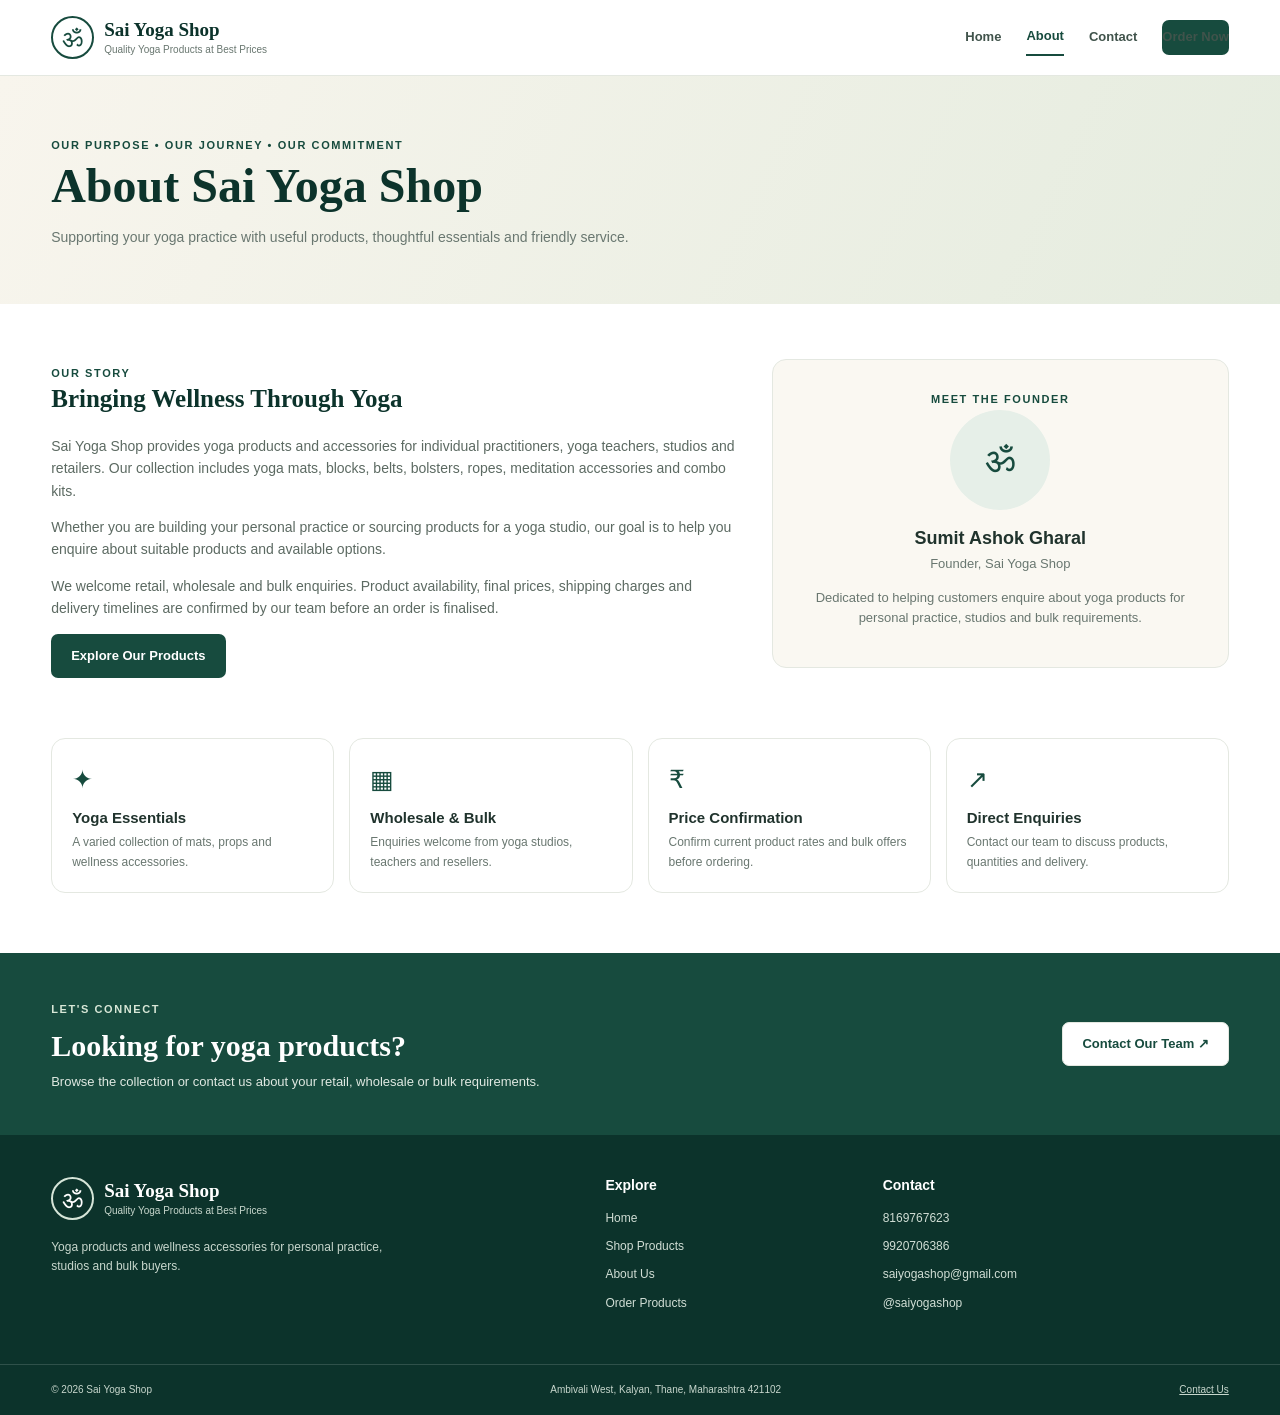
==== commit 45bdc572: "Add Sai Yoga Shop About page" ====
--- a/about.html
+++ b/about.html
@@ -4,8 +4,8 @@
 <head>
   <meta charset="UTF-8">
   <meta name="viewport" content="width=device-width, initial-scale=1.0">
-  <meta name="theme-color" content="#0d493b">
-  <meta name="description" content="Learn about Sai Yoga Shop and connect with us for yoga and wellness product enquiries.">
+  <meta name="theme-color" content="#174b3e">
+  <meta name="description" content="Discover Sai Yoga Shop, founded by Sumit Ashok Gharal, offering yoga products and accessories for practitioners, studios and wholesale buyers.">
   <title>About Us | Sai Yoga Shop</title>
   <link rel="canonical" href="https://saiyogashop.com/about.html">
   <link rel="stylesheet" href="style.css">
@@ -13,180 +13,173 @@
 <body>
 
 <header class="site-header">
-  <div class="container header-inner">
-    <a class="logo" href="index.html">SAI <span>YOGA SHOP</span></a>
+  <a class="brand" href="index.html" aria-label="Sai Yoga Shop Home">
+    <span class="brand-mark">ॐ</span>
+    <span>
+      <strong>Sai Yoga Shop</strong>
+      <small>Quality Yoga Products at Best Prices</small>
+    </span>
+  </a>
 
-    <nav class="main-nav" aria-label="Main navigation">
-      <a href="index.html">Home</a>
-      <a href="about.html" aria-current="page">About Us</a>
-      <a href="index.html#categories">Categories</a>
-      <a href="index.html#shop">Shop</a>
-      <a href="index.html#wholesale">Wholesale</a>
-      <a href="index.html#contact">Contact</a>
-    </nav>
+  <button class="menu-toggle" id="menuToggle"
+    aria-label="Toggle navigation" aria-expanded="false">☰</button>
 
-    <a class="btn btn-whatsapp"
-       href="https://wa.me/918169767623"
-       target="_blank" rel="noopener">
-      WhatsApp Us
-    </a>
-  </div>
+  <nav class="main-nav" id="mainNav">
+    <a href="index.html">Home</a>
+    <a class="active" href="about.html">About</a>
+    <a href="contact.html">Contact</a>
+    <a class="nav-cart" href="order.html">Order Now</a>
+  </nav>
 </header>
 
 <main>
-  <section class="hero-section">
-    <div class="container hero-content">
-      <p class="eyebrow">GET TO KNOW US</p>
+  <section class="page-hero">
+    <div class="page-hero-inner">
+      <span class="eyebrow">OUR PURPOSE • OUR JOURNEY • OUR COMMITMENT</span>
       <h1>About Sai Yoga Shop</h1>
       <p>
-        Your destination to explore yoga and wellness products
-        and connect with us for product enquiries.
-      </p>
-
-      <div class="hero-actions">
-        <a class="btn btn-primary" href="index.html#shop">Explore Products</a>
-        <a class="btn btn-whatsapp"
-           href="https://wa.me/918169767623"
-           target="_blank" rel="noopener">Talk to the Owner</a>
-      </div>
-    </div>
-  </section>
-
-  <section class="section" id="our-story">
-    <div class="container">
-      <p class="eyebrow">OUR STORY</p>
-      <h2>Welcome to Sai Yoga Shop</h2>
-
-      <p>
-        Sai Yoga Shop is a place where customers can explore our
-        available yoga and wellness product collection. We aim to
-        make product enquiries convenient by providing a direct way
-        to contact our store.
-      </p>
-
-      <p>
-        Whether you are looking for a product for personal use or
-        want to enquire about a bulk order, you can contact us
-        directly to confirm product details, availability and pricing.
+        Supporting your yoga practice with useful products,
+        thoughtful essentials and friendly service.
       </p>
     </div>
   </section>
 
-  <section class="section">
-    <div class="container">
-      <p class="eyebrow">WHAT WE OFFER</p>
-      <h2>Explore Our Store</h2>
+  <section class="about-section section-wrap">
+    <div class="about-copy">
+      <span class="eyebrow">OUR STORY</span>
+      <h2>Bringing Wellness Through Yoga</h2>
 
-      <div class="category-grid">
-        <article class="category-card">
-          <h3>Product Collection</h3>
-          <p>Browse the products displayed in our online store.</p>
-          <a class="btn btn-primary" href="index.html#shop">View Products</a>
-        </article>
+      <p>
+        Sai Yoga Shop provides yoga products and accessories for
+        individual practitioners, yoga teachers, studios and retailers.
+        Our collection includes yoga mats, blocks, belts, bolsters,
+        ropes, meditation accessories and combo kits.
+      </p>
 
-        <article class="category-card">
-          <h3>Product Enquiries</h3>
-          <p>Ask us about product prices, availability and details.</p>
-          <a class="btn btn-primary"
-             href="https://wa.me/918169767623?text=Hi%20Sai%20Yoga%20Shop%2C%20I%20have%20a%20product%20enquiry."
-             target="_blank" rel="noopener">Enquire Now</a>
-        </article>
+      <p>
+        Whether you are building your personal practice or sourcing
+        products for a yoga studio, our goal is to help you enquire
+        about suitable products and available options.
+      </p>
 
-        <article class="category-card">
-          <h3>Wholesale Enquiries</h3>
-          <p>Contact us to discuss bulk order requirements.</p>
-          <a class="btn btn-primary"
-             href="https://wa.me/918169767623?text=Hi%20Sai%20Yoga%20Shop%2C%20I%20want%20to%20enquire%20about%20wholesale."
-             target="_blank" rel="noopener">Wholesale Enquiry</a>
-        </article>
-      </div>
+      <p>
+        We welcome retail, wholesale and bulk enquiries. Product
+        availability, final prices, shipping charges and delivery
+        timelines are confirmed by our team before an order is finalised.
+      </p>
+
+      <a class="btn btn-primary" href="index.html#shop">
+        Explore Our Products
+      </a>
     </div>
+
+    <aside class="founder-card">
+      <span class="eyebrow">MEET THE FOUNDER</span>
+      <div class="founder-placeholder" aria-hidden="true">ॐ</div>
+      <h3>Sumit Ashok Gharal</h3>
+      <p>Founder, Sai Yoga Shop</p>
+      <p>
+        Dedicated to helping customers enquire about yoga products
+        for personal practice, studios and bulk requirements.
+      </p>
+    </aside>
+  </section>
+  
+  <section class="feature-grid section-wrap">
+    <article class="feature-card">
+      <span class="feature-icon">✦</span>
+      <h3>Yoga Essentials</h3>
+      <p>A varied collection of mats, props and wellness accessories.</p>
+    </article>
+
+    <article class="feature-card">
+      <span class="feature-icon">▦</span>
+      <h3>Wholesale & Bulk</h3>
+      <p>Enquiries welcome from yoga studios, teachers and resellers.</p>
+    </article>
+
+    <article class="feature-card">
+      <span class="feature-icon">₹</span>
+      <h3>Price Confirmation</h3>
+      <p>Confirm current product rates and bulk offers before ordering.</p>
+    </article>
+
+    <article class="feature-card">
+      <span class="feature-icon">↗</span>
+      <h3>Direct Enquiries</h3>
+      <p>Contact our team to discuss products, quantities and delivery.</p>
+    </article>
+  </section>
+
+  <section class="bulk-banner">
+    <div>
+      <span class="eyebrow">LET'S CONNECT</span>
+      <h2>Looking for yoga products?</h2>
+      <p>
+        Browse the collection or contact us about your retail,
+        wholesale or bulk requirements.
+      </p>
+    </div>
+
+    <a class="btn btn-light" href="contact.html">
+      Contact Our Team ↗
+    </a>
   </section>
 </main>
 
-<section class="section">
-  <div class="container">
-    <p class="eyebrow">WHY CONTACT US?</p>
-    <h2>A Convenient Shopping Experience</h2>
+<footer class="site-footer">
+  <div class="footer-main">
+    <div class="footer-brand">
+      <a class="brand brand-light" href="index.html">
+        <span class="brand-mark">ॐ</span>
+        <span>
+          <strong>Sai Yoga Shop</strong>
+          <small>Quality Yoga Products at Best Prices</small>
+        </span>
+      </a>
+      <p>
+        Yoga products and wellness accessories for personal practice,
+        studios and bulk buyers.
+      </p>
+    </div>
 
-    <div class="category-grid">
-      <article class="category-card">
-        <h3>Direct Communication</h3>
-        <p>Connect with the store owner for your questions.</p>
-      </article>
+    <div>
+      <h3>Explore</h3>
+      <a href="index.html">Home</a>
+      <a href="index.html#shop">Shop Products</a>
+      <a href="about.html">About Us</a>
+      <a href="order.html">Order Products</a>
+    </div>
 
-      <article class="category-card">
-        <h3>Product Information</h3>
-        <p>Confirm current prices and availability before ordering.</p>
-      </article>
-
-      <article class="category-card">
-        <h3>Order Assistance</h3>
-        <p>Discuss your product requirements directly with us.</p>
-      </article>
+    <div>
+      <h3>Contact</h3>
+      <a href="tel:+918169767623">8169767623</a>
+      <a href="tel:+919920706386">9920706386</a>
+      <a href="mailto:saiyogashop@gmail.com">saiyogashop@gmail.com</a>
+      <a href="https://www.instagram.com/saiyogashop/"
+         target="_blank" rel="noopener">@saiyogashop</a>
     </div>
   </div>
-</section>
 
-<section class="section" id="contact">
-  <div class="container">
-    <p class="eyebrow">LET'S CONNECT</p>
-    <h2>Have a Question?</h2>
-    <p>
-      Contact Sai Yoga Shop for product information, availability
-      or wholesale enquiries.
-    </p>
-
-    <div class="hero-actions">
-      <a class="btn btn-whatsapp"
-         href="https://wa.me/918169767623"
-         target="_blank" rel="noopener">
-        Chat on WhatsApp
-      </a>
-
-      <a class="btn btn-primary" href="tel:+918169767623">
-        Call the Owner
-      </a>
-
-      <a class="btn btn-primary" href="index.html">
-        Back to Home
-      </a>
-    </div>
-  </div>
-</section>
-
-<footer class="site-footer">
-  <div class="container">
-    <a class="logo" href="index.html">SAI <span>YOGA SHOP</span></a>
-    <p>Yoga & wellness products.</p>
-    <p>
-      WhatsApp:
-      <a href="https://wa.me/918169767623" target="_blank" rel="noopener">
-        +91 81697 67623
-      </a>
-    </p>
-    <p>
-      <a href="index.html">Home</a> |
-      <a href="about.html">About Us</a> |
-      <a href="index.html#shop">Shop</a> |
-      <a href="index.html#contact">Contact</a>
-    </p>
-    <p class="copyright">
-      © <span id="currentYear">2026</span> Sai Yoga Shop. All rights reserved.
-    </p>
+  <div class="footer-bottom">
+    <span>© <span id="year"></span> Sai Yoga Shop</span>
+    <span>Ambivali West, Kalyan, Thane, Maharashtra 421102</span>
+    <a href="contact.html">Contact Us</a>
   </div>
 </footer>
 
-<a class="floating-whatsapp"
-   href="https://wa.me/918169767623"
-   target="_blank" rel="noopener"
-   aria-label="Contact Sai Yoga Shop on WhatsApp">WhatsApp</a>
+<script>
+  const menuToggle = document.getElementById("menuToggle");
+  const mainNav = document.getElementById("mainNav");
 
-<script>
-  document.getElementById("currentYear").textContent =
+  menuToggle.addEventListener("click", () => {
+    const opened = mainNav.classList.toggle("open");
+    menuToggle.setAttribute("aria-expanded", String(opened));
+  });
+
+  document.getElementById("year").textContent =
     new Date().getFullYear();
 </script>
+
 </body>
 </html>
-
-  
--- a/style.css
+++ b/style.css
@@ -1,31 +1,25 @@
 
 /* =========================================
-   SAI YOGA SHOP
-   PREMIUM RESPONSIVE STYLESHEET
-   PART 1 OF 2
-   ========================================= */
+   SAI YOGA SHOP — PREMIUM WEBSITE
+   Part 1/2 — Base, Header, Hero, Products
+========================================= */
 
 :root {
-  --sage: #657b61;
-  --sage-dark: #40563e;
-  --sage-light: #e6ebdf;
-  --sage-pale: #f0f3eb;
-  --cream: #f8f7f1;
+  --green: #174b3e;
+  --green-dark: #0c332b;
+  --green-light: #e6efe8;
+  --cream: #f8f5ed;
   --white: #ffffff;
-  --ink: #243126;
-  --muted: #687267;
-  --border: #e3e7dc;
-  --accent: #c9a96b;
-  --shadow: 0 14px 38px rgba(39, 57, 39, 0.08);
-  --radius: 20px;
-  --radius-small: 12px;
-  --container: 1160px;
+  --text: #20332d;
+  --muted: #697770;
+  --border: #e4e8e1;
+  --gold: #c6a66b;
+  --radius: 14px;
+  --shadow: 0 8px 28px rgba(19, 57, 44, 0.08);
 }
 
 * {
   box-sizing: border-box;
-  margin: 0;
-  padding: 0;
 }
 
 html {
@@ -34,2725 +28,1521 @@
 }
 
 body {
-  font-family: "DM Sans", sans-serif;
-  color: var(--ink);
+  margin: 0;
+  color: var(--text);
   background: var(--white);
-  line-height: 1.65;
-  font-size: 15px;
+  font-family: Arial, Helvetica, sans-serif;
+  line-height: 1.6;
   overflow-x: hidden;
-  -webkit-font-smoothing: antialiased;
-}
-
-body,
-input,
-select,
-textarea,
-button {
-  font-family: "DM Sans", sans-serif;
+}
+
+img {
+  display: block;
+  max-width: 100%;
+}
+
+a {
+  color: inherit;
+  text-decoration: none;
 }
 
 button,
 input,
 select,
 textarea {
-  font-size: inherit;
-}
-
-button,
-a {
-  -webkit-tap-highlight-color: transparent;
+  font: inherit;
 }
 
 button {
   cursor: pointer;
 }
 
-a {
-  color: inherit;
-  text-decoration: none;
-}
-
-img {
-  display: block;
-  max-width: 100%;
-}
-
-ul {
-  list-style: none;
+button:focus-visible,
+a:focus-visible,
+input:focus-visible,
+textarea:focus-visible,
+select:focus-visible {
+  outline: 3px solid var(--gold);
+  outline-offset: 3px;
 }
 
 h1,
 h2,
 h3,
-h4 {
-  font-family: "Manrope", sans-serif;
+p {
+  margin-top: 0;
+}
+
+h1,
+h2,
+h3 {
   line-height: 1.2;
-  letter-spacing: -0.035em;
-}
-
-h1 {
-  font-size: clamp(2.5rem, 5vw, 4.5rem);
-  font-weight: 800;
-}
-
+}
+
+h1,
 h2 {
-  font-size: clamp(2rem, 3.8vw, 3.1rem);
-  font-weight: 800;
-}
-
-h3 {
-  font-size: 1.12rem;
-  font-weight: 700;
-}
-
-p {
-  color: var(--muted);
-}
-
-.container {
-  width: min(var(--container), calc(100% - 48px));
+  font-family: Georgia, "Times New Roman", serif;
+}
+
+.hidden {
+  display: none !important;
+}
+
+.section-wrap {
+  width: min(1180px, 92%);
   margin-inline: auto;
-}
-
-.section {
-  padding: 92px 0;
 }
 
 .eyebrow {
   display: inline-block;
-  margin-bottom: 15px;
-  color: var(--sage);
-  font-size: 0.72rem;
+  color: var(--green);
+  font-size: 11px;
   font-weight: 800;
-  letter-spacing: 0.15em;
-  line-height: 1.5;
-  text-transform: uppercase;
-}
-
-.sr-only {
-  position: absolute;
-  width: 1px;
-  height: 1px;
-  padding: 0;
-  margin: -1px;
-  overflow: hidden;
-  clip: rect(0, 0, 0, 0);
-  white-space: nowrap;
-  border: 0;
-}
-
-[hidden] {
-  display: none !important;
-}
-
-/* Announcement Bar */
-
-.announcement-bar {
-  display: flex;
+  letter-spacing: 1.6px;
+  line-height: 1.7;
+}
+
+.btn {
+  display: inline-flex;
   align-items: center;
   justify-content: center;
-  min-height: 34px;
-  padding: 7px 16px;
-  background: var(--sage-dark);
+  gap: 8px;
+  min-height: 44px;
+  padding: 11px 19px;
+  border: 1px solid transparent;
+  border-radius: 7px;
+  font-size: 13px;
+  font-weight: 700;
   text-align: center;
-}
-
-.announcement-bar p {
+  transition: background 0.2s ease;
+}
+
+.btn-primary {
   color: var(--white);
-  font-size: 0.72rem;
-  font-weight: 600;
-  letter-spacing: 0.07em;
-}
-
-/* Header */
+  background: var(--green);
+}
+
+.btn-primary:hover {
+  background: var(--green-dark);
+}
+
+.btn-light {
+  color: var(--green);
+  background: var(--white);
+  border-color: var(--border);
+}
+
+.btn-light:hover,
+.btn-outline:hover {
+  background: var(--green-light);
+}
+
+.btn-outline {
+  color: var(--green);
+  background: transparent;
+  border-color: var(--green);
+}
+
+.full-width {
+  width: 100%;
+}
+
+/* HEADER */
 
 .site-header {
   position: sticky;
   top: 0;
   z-index: 100;
-  background: rgba(255, 255, 255, 0.96);
-  border-bottom: 1px solid rgba(227, 231, 220, 0.9);
-  backdrop-filter: blur(14px);
-}
-
-.header-inner {
-  min-height: 84px;
   display: flex;
   align-items: center;
   justify-content: space-between;
-  gap: 24px;
+  gap: 20px;
+  min-height: 76px;
+  padding: 12px max(4%, calc((100% - 1180px) / 2));
+  background: rgba(255, 255, 255, 0.97);
+  border-bottom: 1px solid var(--border);
 }
 
 .brand {
   display: inline-flex;
   align-items: center;
-  gap: 11px;
-  flex-shrink: 0;
+  gap: 10px;
+  min-width: 0;
 }
 
 .brand-mark {
-  width: 44px;
-  height: 44px;
   display: grid;
   place-items: center;
-  border-radius: 14px 14px 14px 5px;
+  width: 43px;
+  height: 43px;
+  flex: 0 0 43px;
+  color: var(--green);
+  border: 2px solid var(--green);
+  border-radius: 50%;
+  font-size: 25px;
+}
+
+.brand strong {
+  display: block;
+  color: var(--green-dark);
+  font-family: Georgia, "Times New Roman", serif;
+  font-size: 19px;
+  line-height: 1.25;
+}
+
+.brand small {
+  display: block;
+  color: var(--muted);
+  font-size: 10px;
+  line-height: 1.5;
+}
+
+.main-nav {
+  display: flex;
+  align-items: center;
+  gap: 25px;
+}
+
+.main-nav > a {
+  padding: 7px 0;
+  color: #40534b;
+  font-size: 13px;
+  font-weight: 700;
+}
+
+.main-nav > a:hover,
+.main-nav > a.active {
+  color: var(--green);
+  border-bottom: 2px solid var(--green);
+}
+
+.nav-cart {
+  display: inline-flex;
+  align-items: center;
+  gap: 7px;
+  padding: 9px 13px;
   color: var(--white);
-  background: var(--sage-dark);
-  font-family: "Manrope", sans-serif;
-  font-weight: 800;
-  font-size: 1.05rem;
-  letter-spacing: -0.06em;
-}
-
-.brand-text {
-  display: flex;
-  flex-direction: column;
-  gap: 2px;
-}
-
-.brand-text strong {
-  color: var(--ink);
-  font-family: "Manrope", sans-serif;
-  font-size: 0.93rem;
-  line-height: 1.2;
-  letter-spacing: 0.035em;
-}
-
-.brand-text small {
-  color: var(--sage);
-  font-size: 0.59rem;
+  background: var(--green);
+  border: 0;
+  border-radius: 7px;
+  font-size: 13px;
   font-weight: 700;
-  letter-spacing: 0.13em;
-}
-
-.main-nav {
-  display: flex;
-  align-items: center;
-  justify-content: center;
-  gap: 22px;
-}
-
-.main-nav a {
-  position: relative;
-  padding: 8px 0;
-  color: #4d594c;
-  font-size: 0.83rem;
-  font-weight: 600;
-  transition: color 0.2s ease;
-}
-
-.main-nav a:hover,
-.main-nav a:focus-visible {
-  color: var(--sage-dark);
-}
-
-.main-nav a::after {
-  position: absolute;
-  right: 0;
-  bottom: 2px;
-  left: 0;
-  height: 2px;
-  background: var(--sage);
-  content: "";
-  transform: scaleX(0);
-  transform-origin: left;
-  transition: transform 0.2s ease;
-}
-
-.main-nav a:hover::after,
-.main-nav a:focus-visible::after {
-  transform: scaleX(1);
-}
-
-.header-actions {
-  display: flex;
-  align-items: center;
-  gap: 10px;
-}
-
-.header-whatsapp,
-.cart-button {
-  min-height: 42px;
-  display: inline-flex;
-  align-items: center;
-  justify-content: center;
-  gap: 8px;
-  padding: 10px 15px;
-  border-radius: 999px;
-  font-size: 0.78rem;
-  font-weight: 700;
-  white-space: nowrap;
-  transition: background 0.2s ease, transform 0.2s ease;
-}
-
-.header-whatsapp {
-  color: var(--white);
-  background: var(--sage-dark);
-}
-
-.header-whatsapp:hover {
-  background: var(--sage);
-  transform: translateY(-1px);
-}
-
-.cart-button {
-  border: 1px solid var(--border);
-  color: var(--ink);
-  background: var(--white);
-}
-
-.cart-button:hover {
-  background: var(--sage-pale);
-}
-
-#cartCount {
-  min-width: 21px;
-  height: 21px;
+}
+
+#navCartCount,
+#topCartCount {
   display: inline-grid;
   place-items: center;
+  min-width: 20px;
+  min-height: 20px;
   padding: 0 5px;
-  border-radius: 50%;
-  color: var(--white);
-  background: var(--sage);
-  font-size: 0.7rem;
+  color: var(--green);
+  background: var(--white);
+  border-radius: 20px;
+  font-size: 11px;
 }
 
 .menu-toggle {
   display: none;
   width: 42px;
   height: 42px;
+  color: var(--green);
+  background: var(--green-light);
+  border: 0;
+  border-radius: 7px;
+  font-size: 23px;
+}
+
+/* HOME HERO */
+
+.hero {
+  position: relative;
+  display: grid;
+  grid-template-columns: 1.05fr 0.95fr;
+  align-items: center;
+  min-height: 440px;
+  padding: 55px max(4%, calc((100% - 1180px) / 2));
+  overflow: hidden;
+  background:
+    radial-gradient(ellipse at 80% 10%, #e4e8d5 0, transparent 40%),
+    linear-gradient(110deg, #f8f5ed 0%, #f1eee3 100%);
+}
+
+.hero-copy {
+  position: relative;
+  z-index: 2;
+  max-width: 560px;
+}
+
+.hero h1 {
+  margin: 14px 0;
+  color: var(--green-dark);
+  font-size: clamp(34px, 4.2vw, 54px);
+  letter-spacing: -1.2px;
+}
+
+.hero h1 em {
+  color: var(--green);
+  font-weight: 400;
+}
+
+.hero-copy > p {
+  max-width: 480px;
+  color: #59675f;
+  font-size: 15px;
+}
+
+.hero-actions {
+  display: flex;
+  flex-wrap: wrap;
+  gap: 11px;
+  margin: 24px 0 18px;
+}
+
+.hero-trust {
+  display: flex;
+  flex-wrap: wrap;
+  gap: 16px;
+  color: var(--green);
+  font-size: 11px;
+  font-weight: 700;
+}
+
+.hero-art {
+  position: relative;
+  display: grid;
+  place-items: center;
+  min-height: 320px;
+}
+
+.sun {
+  position: absolute;
+  top: 20px;
+  right: 15%;
+  width: 110px;
+  height: 110px;
+  background: #e3c68f;
+  border-radius: 50%;
+  opacity: 0.75;
+}
+
+.hero-circle {
+  position: relative;
+  display: grid;
+  place-items: center;
+  width: min(330px, 80%);
+  aspect-ratio: 1;
+  overflow: hidden;
+  background: linear-gradient(145deg, #dce5d4, #a9c1a8);
+  border: 10px solid rgba(255, 255, 255, 0.55);
+  border-radius: 50%;
+}
+
+.hero-circle::before {
+  position: absolute;
+  inset: 12%;
+  border: 1px solid rgba(23, 75, 62, 0.25);
+  border-radius: 50%;
+  content: "";
+}
+
+.leaf {
+  position: absolute;
+  width: 85px;
+  height: 145px;
+  background: linear-gradient(140deg, #4d8061, #174b3e);
+  border-radius: 100% 0 100% 0;
+  opacity: 0.9;
+}
+
+.leaf-one {
+  top: 22%;
+  left: 22%;
+  transform: rotate(-25deg);
+}
+
+.leaf-two {
+  right: 20%;
+  bottom: 18%;
+  transform: rotate(155deg);
+}
+
+.mat-roll {
+  position: absolute;
+  right: 22%;
+  bottom: 22%;
+  width: 100px;
+  height: 43px;
+  background: #c5a574;
+  border: 5px solid #e7d8b9;
+  border-radius: 10px;
+  box-shadow: 0 12px 20px #355b4933;
+  transform: rotate(-28deg);
+}
+
+.hero-note {
+  position: absolute;
+  right: 0;
+  bottom: 12px;
+  display: flex;
+  align-items: center;
+  gap: 12px;
+  max-width: 240px;
+  padding: 14px 18px;
+  background: var(--white);
   border: 1px solid var(--border);
-  border-radius: 12px;
-  color: var(--ink);
-  background: var(--white);
-  font-size: 1.25rem;
-}
-
-/* Buttons */
-
-.btn {
-  min-height: 48px;
-  display: inline-flex;
+  border-radius: 10px;
+  box-shadow: var(--shadow);
+}
+
+.note-icon {
+  color: var(--gold);
+  font-size: 27px;
+}
+
+.hero-note b,
+.hero-note small {
+  display: block;
+}
+
+.hero-note b {
+  font-size: 12px;
+}
+
+.hero-note small {
+  color: var(--muted);
+  font-size: 10px;
+}
+
+/* BENEFITS */
+
+.benefits {
+  display: grid;
+  grid-template-columns: repeat(3, 1fr);
+  gap: 15px;
+  padding: 22px max(4%, calc((100% - 1180px) / 2));
+  background: #fbfaf6;
+  border-bottom: 1px solid var(--border);
+}
+
+.benefits > div {
+  display: flex;
   align-items: center;
   justify-content: center;
-  gap: 9px;
-  padding: 13px 21px;
-  border: 1px solid transparent;
-  border-radius: 999px;
-  text-align: center;
-  font-size: 0.84rem;
-  font-weight: 700;
-  line-height: 1.4;
-  transition:
-    background 0.2s ease,
-    color 0.2s ease,
-    border-color 0.2s ease,
-    transform 0.2s ease,
-    box-shadow 0.2s ease;
-}
-
-.btn:hover {
-  transform: translateY(-2px);
-}
-
-.btn-primary {
+  gap: 12px;
+}
+
+.benefit-icon {
+  display: grid;
+  place-items: center;
+  width: 40px;
+  height: 40px;
+  flex: 0 0 40px;
   color: var(--white);
-  background: var(--sage-dark);
-  box-shadow: 0 8px 20px rgba(64, 86, 62, 0.13);
-}
-
-.btn-primary:hover {
-  background: var(--sage);
-  box-shadow: 0 12px 24px rgba(64, 86, 62, 0.18);
-}
-
-.btn-secondary {
-  border-color: var(--border);
-  color: var(--ink);
-  background: var(--white);
-}
-
-.btn-secondary:hover {
-  border-color: var(--sage);
-  background: var(--sage-pale);
-}
-
-.btn-full {
-  width: 100%;
-}
-
-/* Hero */
-
-.hero-section {
-  position: relative;
-  overflow: hidden;
-  padding: 74px 0 78px;
-  background:
-    radial-gradient(circle at 80% 15%, rgba(207, 220, 195, 0.36), transparent 32%),
-    var(--cream);
-}
-
-.hero-grid {
-  display: grid;
-  grid-template-columns: 1.02fr 0.98fr;
-  align-items: center;
-  gap: 58px;
-}
-
-.hero-content {
-  position: relative;
-  z-index: 1;
-}
-
-.hero-content .eyebrow {
-  padding: 8px 12px;
-  border: 1px solid #dbe3d3;
-  border-radius: 999px;
-  background: rgba(255, 255, 255, 0.75);
-}
-
-.hero-content h1 {
-  max-width: 650px;
-  margin-bottom: 22px;
-}
-
-.hero-content h1 span,
-.about-content h2 span,
-.section-heading h2 span,
-.wholesale-content h2 span,
-.contact-content h2 span,
-.marketplace-inner h2 span {
-  color: var(--sage);
-}
-
-.hero-description {
-  max-width: 520px;
-  margin-bottom: 27px;
-  font-size: 1.02rem;
-  line-height: 1.85;
-}
-
-.hero-buttons {
-  display: flex;
+  background: var(--green);
+  border-radius: 50%;
+}
+
+.benefits b,
+.benefits small {
+  display: block;
+}
+
+.benefits b {
+  font-size: 12px;
+}
+
+.benefits small {
+  color: var(--muted);
+  font-size: 10px;
+}
+
+/* PRODUCT SECTION */
+
+.shop-section {
+  padding-top: 65px;
+  padding-bottom: 70px;
+}
+
+.section-heading {
+  display: flex;
+  align-items: end;
+  justify-content: space-between;
+  gap: 20px;
+  margin-bottom: 25px;
+}
+
+.section-heading h2 {
+  margin: 7px 0;
+  color: var(--green-dark);
+  font-size: clamp(27px, 3vw, 36px);
+}
+
+.section-heading p {
+  margin-bottom: 0;
+  color: var(--muted);
+  font-size: 13px;
+}
+
+.shop-tools {
+  display: flex;
+  align-items: center;
   flex-wrap: wrap;
   gap: 12px;
-}
-
-.hero-trust {
-  display: flex;
-  flex-wrap: wrap;
-  gap: 12px 18px;
-  margin-top: 30px;
-}
-
-.hero-trust span {
-  color: #596557;
-  font-size: 0.75rem;
-  font-weight: 600;
-}
-
-.hero-image-wrap {
-  position: relative;
-  min-height: 440px;
-  border-radius: 170px 170px 24px 24px;
-  background: var(--sage-light);
-}
-
-.hero-image {
-  width: 100%;
-  height: 440px;
-  border-radius: inherit;
-  object-fit: cover;
-  object-position: center;
-}
-
-.hero-image-note {
-  position: absolute;
-  right: -18px;
-  bottom: 24px;
-  display: flex;
-  align-items: center;
-  gap: 12px;
-  max-width: calc(100% - 24px);
-  padding: 15px 19px;
-  border: 1px solid rgba(227, 231, 220, 0.9);
-  border-radius: 15px;
-  background: var(--white);
-  box-shadow: var(--shadow);
-}
-
-.note-icon {
-  width: 40px;
-  height: 40px;
-  display: grid;
-  flex-shrink: 0;
-  place-items: center;
-  border-radius: 12px;
-  color: var(--sage-dark);
-  background: var(--sage-light);
-  font-size: 1.2rem;
-}
-
-.hero-image-note div {
-  display: flex;
-  flex-direction: column;
-}
-
-.hero-image-note strong {
-  font-size: 0.82rem;
-}
-
-.hero-image-note small {
-  margin-top: 2px;
-  color: var(--muted);
-  font-size: 0.72rem;
-}
-
-/* Benefits */
-
-.benefits-section {
-  padding: 25px 0;
-  border-bottom: 1px solid var(--border);
-  background: var(--white);
-}
-
-.benefits-grid {
-  display: grid;
-  grid-template-columns: repeat(4, minmax(0, 1fr));
-  gap: 22px;
-}
-
-.benefit-item {
-  display: flex;
-  align-items: center;
-  gap: 12px;
-}
-
-.benefit-icon {
-  width: 45px;
-  height: 45px;
-  display: grid;
-  flex-shrink: 0;
-  place-items: center;
-  border-radius: 14px;
-  color: var(--sage-dark);
-  background: var(--sage-pale);
-  font-size: 1.25rem;
-  font-weight: 700;
-}
-
-.benefit-item h3 {
-  margin-bottom: 4px;
-  font-size: 0.86rem;
-  letter-spacing: -0.02em;
-}
-
-.benefit-item p {
-  font-size: 0.73rem;
-  line-height: 1.5;
-}
-
-/* About Section */
-
-.about-section {
-  background: var(--white);
-}
-
-.about-grid {
-  display: grid;
-  grid-template-columns: 0.9fr 1.1fr;
-  align-items: center;
-  gap: 76px;
-}
-
-.about-visual {
-  padding: 18px 18px 0 0;
-}
-
-.about-art {
-  min-height: 390px;
-  display: flex;
-  flex-direction: column;
-  align-items: center;
-  justify-content: center;
-  gap: 18px;
-  border-radius: 180px 180px 22px 22px;
-  background:
-    radial-gradient(circle at 50% 35%, rgba(255,255,255,0.75), transparent 35%),
-    linear-gradient(145deg, #edf1e7, #dce5d5);
-  text-align: center;
-}
-
-.about-art-symbol {
-  color: var(--sage-dark);
-  font-family: serif;
-  font-size: 6rem;
-  line-height: 1;
-}
-
-.about-art p {
-  color: var(--sage-dark);
-  font-family: "Manrope", sans-serif;
-  font-size: 1.25rem;
-  font-weight: 700;
-  line-height: 1.6;
-}
-
-.about-caption {
-  display: block;
-  margin-top: 14px;
-  color: var(--muted);
-  font-size: 0.65rem;
-  font-weight: 700;
-  letter-spacing: 0.13em;
-  text-align: center;
-}
-
-.about-content h2 {
-  max-width: 520px;
-  margin-bottom: 20px;
-}
-
-.about-content > p {
-  margin-bottom: 14px;
-  font-size: 0.94rem;
-  line-height: 1.9;
-}
-
-.founder-card {
-  display: flex;
-  align-items: center;
-  gap: 13px;
-  margin: 25px 0 18px;
-  padding: 16px;
+  margin: 25px 0 14px;
+}
+
+.search-box {
+  display: flex;
+  align-items: center;
+  gap: 8px;
+  min-width: 200px;
+  flex: 1;
+  padding: 0 12px;
   border: 1px solid var(--border);
-  border-radius: 15px;
-  background: var(--cream);
-}
-
-.founder-icon {
-  width: 44px;
-  height: 44px;
-  display: grid;
-  place-items: center;
-  border-radius: 50%;
-  color: var(--white);
-  background: var(--sage);
-  font-family: "Manrope", sans-serif;
-  font-size: 1.15rem;
-  font-weight: 800;
-}
-
-.founder-card div {
-  display: flex;
-  flex-direction: column;
-  gap: 3px;
-}
-
-.founder-card small {
-  color: var(--muted);
-  font-size: 0.64rem;
-  font-weight: 700;
-  letter-spacing: 0.12em;
-}
-
-.founder-card strong {
-  font-size: 0.9rem;
-}
-
-.text-link {
-  display: inline-flex;
-  align-items: center;
-  gap: 7px;
-  color: var(--sage-dark);
-  font-size: 0.83rem;
-  font-weight: 800;
-}
-
-.text-link:hover {
-  color: var(--sage);
-}
-
-/* Section Heading */
-
-.section-heading {
-  display: flex;
-  align-items: flex-end;
-  justify-content: space-between;
-  gap: 25px;
-  margin-bottom: 35px;
-}
-
-.section-heading h2 {
-  max-width: 620px;
-}
-
-.section-heading > p {
-  max-width: 365px;
-  font-size: 0.88rem;
-  line-height: 1.8;
-}
-
-/* Categories */
-
-.categories-section {
-  background: var(--cream);
-}
-
-.category-grid {
-  display: grid;
-  grid-template-columns: repeat(4, minmax(0, 1fr));
-  gap: 17px;
-}
-
-.category-card {
-  position: relative;
-  min-height: 225px;
-  display: flex;
-  flex-direction: column;
-  align-items: flex-start;
-  padding: 23px;
-  overflow: hidden;
-  border: 1px solid var(--border);
-  border-radius: var(--radius);
-  background: var(--white);
-  transition:
-    transform 0.2s ease,
-    box-shadow 0.2s ease,
-    border-color 0.2s ease;
-}
-
-.category-card:hover {
-  transform: translateY(-5px);
-  border-color: #c8d4bf;
-  box-shadow: var(--shadow);
-}
-
-.category-number {
-  position: absolute;
-  top: 20px;
-  right: 20px;
-  color: #a3ac9d;
-  font-size: 0.68rem;
-  font-weight: 800;
-  letter-spacing: 0.1em;
-}
-
-.category-symbol {
-  width: 51px;
-  height: 51px;
-  display: grid;
-  place-items: center;
-  margin-bottom: 24px;
-  border-radius: 16px;
-  color: var(--sage-dark);
-  background: var(--sage-pale);
-  font-size: 1.45rem;
-}
-
-.category-card h3 {
-  margin-bottom: 8px;
-}
-
-.category-card p {
-  padding-right: 8px;
-  font-size: 0.77rem;
-  line-height: 1.6;
-}
-
-.category-arrow {
-  position: absolute;
-  right: 20px;
-  bottom: 20px;
-  color: var(--sage);
-  font-size: 1.1rem;
-  font-weight: 700;
-}
-
-/* Offers */
-
-.offers-section {
-  padding: 62px 0;
-  color: var(--white);
-  background: var(--sage-dark);
-}
-
-.offers-copy .eyebrow {
-  color: #d9e3d0;
-}
-
-.offers-copy h2 {
-  margin-bottom: 13px;
-  font-size: clamp(1.9rem, 3.5vw, 2.7rem);
-}
-
-.offers-copy h2 span {
-  color: #d9e4cd;
-}
-
-.offers-copy p {
-  max-width: 510px;
-  color: rgba(255,255,255,0.76);
-  font-size: 0.9rem;
-}
-
-.offers-inner {
-  display: grid;
-  grid-template-columns: 1fr 1.2fr;
-  align-items: center;
-  gap: 35px;
-}
-
-.offer-cards {
-  display: grid;
-  grid-template-columns: repeat(3, minmax(0, 1fr));
-  gap: 12px;
-}
-
-.offer-card {
-  min-height: 130px;
-  display: flex;
-  flex-direction: column;
-  justify-content: center;
-  gap: 8px;
-  padding: 17px 13px;
-  border: 1px solid rgba(255,255,255,0.2);
-  border-radius: 16px;
-  background: rgba(255,255,255,0.08);
-  text-align: center;
-}
-
-.offer-card strong {
-  color: #f0e1bb;
-  font-family: "Manrope", sans-serif;
-  font-size: clamp(1.1rem, 2vw, 1.65rem);
-  font-weight: 800;
-  line-height: 1.3;
-}
-
-.offer-card span {
-  color: rgba(255,255,255,0.9);
-  font-size: 0.73rem;
-  line-height: 1.5;
-}
-
-.offer-terms {
-  grid-column: 1 / -1;
-  color: rgba(255,255,255,0.68);
-  font-size: 0.71rem;
-}
-
-/* Shop Toolbar */
-
-.shop-section {
-  background: var(--white);
-}
-
-.shop-toolbar {
-  display: flex;
-  align-items: center;
-  gap: 14px;
-  margin-bottom: 20px;
-}
-
-.search-box {
-  min-height: 48px;
-  display: flex;
-  flex: 1;
-  align-items: center;
-  gap: 10px;
-  padding: 0 15px;
-  border: 1px solid var(--border);
-  border-radius: 13px;
-  background: var(--cream);
+  border-radius: 30px;
 }
 
 .search-box > span {
-  color: var(--sage);
-  font-size: 1.5rem;
+  color: var(--green);
+  font-size: 22px;
 }
 
 .search-box input {
   width: 100%;
   min-width: 0;
+  height: 42px;
   border: 0;
   outline: 0;
-  color: var(--ink);
   background: transparent;
-  font-size: 0.84rem;
-}
-
-.search-box input::placeholder {
-  color: #929a8d;
-}
-
-.sort-box select {
-  min-height: 48px;
-  max-width: 100%;
-  padding: 0 35px 0 13px;
+}
+
+.category-pills {
+  display: flex;
+  flex-wrap: wrap;
+  gap: 6px;
+}
+
+.category-pill {
+  padding: 7px 11px;
+  color: var(--green);
+  background: var(--white);
   border: 1px solid var(--border);
-  border-radius: 13px;
-  outline-color: var(--sage);
-  color: var(--ink);
+  border-radius: 30px;
+  font-size: 11px;
+}
+
+.category-pill.active,
+.category-pill:hover {
+  color: var(--white);
+  background: var(--green);
+  border-color: var(--green);
+}
+
+.sort-select {
+  display: flex;
+  align-items: center;
+  gap: 7px;
+  color: var(--muted);
+  font-size: 12px;
+}
+
+.sort-select select {
+  max-width: 160px;
+  padding: 9px;
+  color: var(--text);
   background: var(--white);
-  font-size: 0.78rem;
-}
-
-.filter-chips {
-  display: flex;
-  flex-wrap: wrap;
-  gap: 9px;
-  margin-bottom: 28px;
-}
-
-.filter-chip {
-  min-height: 38px;
-  padding: 9px 15px;
   border: 1px solid var(--border);
-  border-radius: 999px;
-  color: #586255;
-  background: var(--white);
-  font-size: 0.75rem;
-  font-weight: 700;
-  transition: all 0.2s ease;
-}
-
-.filter-chip:hover,
-.filter-chip.active {
-  border-color: var(--sage-dark);
-  color: var(--white);
-  background: var(--sage-dark);
-}
-
-
-
-/* =========================================
-   SAI YOGA SHOP — PART 2A
-   ========================================= */
-
-/* Product Cards */
+  border-radius: 7px;
+}
+
+.price-note {
+  color: var(--muted);
+  font-size: 11px;
+}
 
 .product-grid {
   display: grid;
   grid-template-columns: repeat(4, minmax(0, 1fr));
-  gap: 22px 17px;
+  gap: 18px;
+  margin-top: 22px;
 }
 
 .product-card {
   min-width: 0;
   overflow: hidden;
+  background: var(--white);
   border: 1px solid var(--border);
-  border-radius: 18px;
+  border-radius: var(--radius);
+  box-shadow: 0 4px 15px rgba(19, 57, 44, 0.04);
+}
+
+.product-image-wrap {
+  display: grid;
+  place-items: center;
+  aspect-ratio: 1 / 0.83;
+  padding: 10px;
+  overflow: hidden;
+  background: #f5f2e9;
+}
+
+.product-image {
+  width: 100%;
+  height: 100%;
+  object-fit: contain;
+}
+
+.product-info {
+  padding: 14px;
+}
+
+.product-category {
+  color: #6b806f;
+  font-size: 10px;
+  font-weight: 700;
+  text-transform: uppercase;
+  letter-spacing: 0.7px;
+}
+
+.product-info h3 {
+  min-height: 38px;
+  margin: 6px 0;
+  color: var(--green-dark);
+  font-size: 14px;
+}
+
+.product-price {
+  margin: 8px 0 12px;
+  color: var(--green);
+  font-size: 16px;
+  font-weight: 800;
+}
+
+.product-info .btn {
+  min-height: 39px;
+  padding: 8px 10px;
+  font-size: 12px;
+}
+
+.no-results {
+  padding: 30px;
+  color: var(--muted);
+  text-align: center;
+  background: var(--cream);
+  border-radius: var(--radius);
+  }
+  
+/* =========================================
+   PART 2/2 — BANNERS, ABOUT, CONTACT,
+   ORDER PAGE, CART, FOOTER, RESPONSIVE
+========================================= */
+
+/* BULK BANNER */
+
+.bulk-banner {
+  display: flex;
+  align-items: center;
+  justify-content: space-between;
+  gap: 25px;
+  padding: 42px max(4%, calc((100% - 1180px) / 2));
+  color: var(--white);
+  background: var(--green);
+}
+
+.bulk-banner .eyebrow {
+  color: #d8e7d7;
+}
+
+.bulk-banner h2 {
+  margin: 8px 0;
+  font-size: 30px;
+}
+
+.bulk-banner p {
+  max-width: 650px;
+  margin-bottom: 0;
+  color: #e0e9e2;
+  font-size: 13px;
+}
+
+/* ORDERING STEPS */
+
+.how-section {
+  padding-top: 60px;
+  padding-bottom: 65px;
+}
+
+.centered {
+  justify-content: center;
+  text-align: center;
+}
+
+.steps-grid {
+  display: grid;
+  grid-template-columns: repeat(3, minmax(0, 1fr));
+  gap: 20px;
+}
+
+.steps-grid article {
+  padding: 25px;
+  background: var(--cream);
+  border: 1px solid var(--border);
+  border-radius: var(--radius);
+}
+
+.steps-grid article > span {
+  display: grid;
+  place-items: center;
+  width: 42px;
+  height: 42px;
+  margin-bottom: 18px;
+  color: var(--white);
+  background: var(--green);
+  border-radius: 50%;
+  font-weight: 800;
+}
+
+.steps-grid h3 {
+  margin-bottom: 8px;
+  color: var(--green-dark);
+  font-size: 17px;
+}
+
+.steps-grid p {
+  margin-bottom: 0;
+  color: var(--muted);
+  font-size: 13px;
+}
+
+/* INNER PAGE HERO */
+
+.page-hero {
+  padding: 55px 4%;
+  background: linear-gradient(115deg, #f8f5ed, #e5ecdf);
+}
+
+.page-hero-inner {
+  width: min(1180px, 100%);
+  margin: auto;
+}
+
+.page-hero h1 {
+  margin: 0 0 12px;
+  color: var(--green-dark);
+  font-size: clamp(34px, 4vw, 48px);
+}
+
+.page-hero p {
+  max-width: 650px;
+  margin-bottom: 0;
+  color: var(--muted);
+  font-size: 14px;
+}
+
+/* ABOUT PAGE */
+
+.about-section {
+  display: grid;
+  grid-template-columns: 1.2fr 0.8fr;
+  align-items: start;
+  gap: 35px;
+  padding-top: 55px;
+  padding-bottom: 60px;
+}
+
+.about-copy h2,
+.founder-card h2,
+.contact-panel h2,
+.order-panel h2 {
+  color: var(--green-dark);
+  font-size: 25px;
+}
+
+.about-copy p {
+  color: #5c6a62;
+  font-size: 14px;
+}
+
+.founder-card {
+  padding: 25px;
+  background: #faf8f2;
+  border: 1px solid var(--border);
+  border-radius: var(--radius);
+  text-align: center;
+}
+
+.founder-placeholder {
+  display: grid;
+  place-items: center;
+  width: 100px;
+  height: 100px;
+  margin: 0 auto 18px;
+  color: var(--green);
+  background: var(--green-light);
+  border-radius: 50%;
+  font-size: 36px;
+}
+
+.founder-card h3 {
+  margin-bottom: 4px;
+  font-size: 18px;
+}
+
+.founder-card p {
+  color: var(--muted);
+  font-size: 13px;
+}
+
+.feature-grid {
+  display: grid;
+  grid-template-columns: repeat(4, minmax(0, 1fr));
+  gap: 15px;
+  padding-bottom: 60px;
+}
+
+.feature-card {
+  padding: 20px;
   background: var(--white);
-  transition: transform 0.2s ease, box-shadow 0.2s ease;
-}
-
-.product-card:hover {
-  transform: translateY(-4px);
+  border: 1px solid var(--border);
+  border-radius: var(--radius);
+}
+
+.feature-card .feature-icon {
+  color: var(--green);
+  font-size: 25px;
+}
+
+.feature-card h3 {
+  margin: 10px 0 6px;
+  font-size: 15px;
+}
+
+.feature-card p {
+  margin-bottom: 0;
+  color: var(--muted);
+  font-size: 12px;
+}
+
+/* CONTACT PAGE */
+
+.contact-layout {
+  display: grid;
+  grid-template-columns: 0.9fr 1.1fr;
+  gap: 25px;
+  padding-top: 45px;
+  padding-bottom: 60px;
+}
+
+.contact-panel,
+.order-panel {
+  min-width: 0;
+  padding: 24px;
+  background: var(--white);
+  border: 1px solid var(--border);
+  border-radius: var(--radius);
   box-shadow: var(--shadow);
 }
 
-.product-image-wrap,
-.product-image-container,
-.product-card-image {
-  position: relative;
-  overflow: hidden;
-  background: var(--sage-pale);
-}
-
-.product-image-wrap img,
-.product-image-container img,
-.product-card-image img,
-.product-card > img {
+.contact-item {
+  display: flex;
+  align-items: flex-start;
+  gap: 13px;
+  padding: 15px 0;
+  border-bottom: 1px solid var(--border);
+}
+
+.contact-item:last-child {
+  border-bottom: 0;
+}
+
+.contact-icon {
+  display: grid;
+  place-items: center;
+  width: 42px;
+  height: 42px;
+  flex: 0 0 42px;
+  color: var(--white);
+  background: var(--green);
+  border-radius: 50%;
+}
+
+.contact-item h3 {
+  margin: 0 0 4px;
+  font-size: 14px;
+}
+
+.contact-item p,
+.contact-item a {
+  margin: 0;
+  color: var(--muted);
+  font-size: 12px;
+  overflow-wrap: anywhere;
+}
+
+.contact-item a:hover {
+  color: var(--green);
+  text-decoration: underline;
+}
+
+/* FORMS */
+
+.field-label {
+  display: block;
+  margin: 14px 0 6px;
+  color: var(--text);
+  font-size: 12px;
+  font-weight: 700;
+}
+
+.field-input {
+  display: block;
   width: 100%;
-  aspect-ratio: 1 / 0.88;
-  object-fit: cover;
-  transition: transform 0.3s ease;
-}
-
-.product-card:hover .product-image-wrap img,
-.product-card:hover .product-image-container img,
-.product-card:hover .product-card-image img {
-  transform: scale(1.04);
-}
-
-.product-badge,
-.product-tag,
-.product-label {
-  position: absolute;
-  top: 12px;
-  left: 12px;
-  z-index: 1;
-  padding: 5px 9px;
-  border-radius: 999px;
-  color: var(--sage-dark);
-  background: var(--white);
-  font-size: 0.64rem;
-  font-weight: 800;
-}
-
-.product-info,
-.product-details,
-.product-card-content {
-  padding: 16px;
-}
-
-.product-category {
-  display: block;
-  margin-bottom: 6px;
-  color: var(--sage);
-  font-size: 0.65rem;
-  font-weight: 800;
-  letter-spacing: 0.08em;
-  text-transform: uppercase;
-}
-
-.product-card h3,
-.product-info h3,
-.product-details h3,
-.product-card-content h3 {
-  margin-bottom: 8px;
-  font-size: 0.94rem;
-  line-height: 1.45;
-}
-
-.product-description,
-.product-info p,
-.product-details p {
-  margin-bottom: 12px;
-  font-size: 0.76rem;
-  line-height: 1.65;
-}
-
-.product-price {
-  display: flex;
-  flex-wrap: wrap;
-  align-items: baseline;
-  gap: 7px;
-  margin-bottom: 13px;
-  color: var(--sage-dark);
-  font-family: "Manrope", sans-serif;
-  font-size: 1.12rem;
-  font-weight: 800;
-}
-
-.product-price del,
-.old-price {
-  color: #90988c;
-  font-size: 0.75rem;
-  font-weight: 500;
-}
-
-.product-actions {
-  display: grid;
-  grid-template-columns: 1fr;
-  gap: 8px;
-}
-
-.product-actions button,
-.product-actions a,
-.view-product-btn,
-.add-to-cart-btn {
-  min-height: 41px;
+  min-height: 43px;
+  padding: 11px 12px;
+  color: var(--text);
+  background: #fff;
+  border: 1px solid #dce3dc;
+  border-radius: 7px;
+  outline-color: var(--green);
+}
+
+textarea.field-input {
+  min-height: 95px;
+  resize: vertical;
+}
+
+.field-input::placeholder {
+  color: #9aa49d;
+}
+
+.form-submit {
+  width: 100%;
+  margin-top: 18px;
+  color: var(--white);
+  background: var(--green);
+  border: 0;
+  border-radius: 7px;
+  padding: 13px;
+  font-weight: 700;
+}
+
+.form-submit:hover {
+  background: var(--green-dark);
+}
+
+/* ORDER PAGE */
+
+.order-layout {
+  display: grid;
+  grid-template-columns: minmax(0, 1.5fr) minmax(270px, 0.8fr);
+  align-items: start;
+  gap: 22px;
+  padding-top: 35px;
+  padding-bottom: 60px;
+}
+
+.order-table {
+  width: 100%;
+  border-collapse: collapse;
+  font-size: 12px;
+}
+
+.order-table th,
+.order-table td {
+  padding: 12px 8px;
+  text-align: left;
+  border-bottom: 1px solid var(--border);
+}
+
+.order-table th {
+  color: var(--muted);
+  font-size: 11px;
+}
+
+.order-product {
+  display: flex;
+  align-items: center;
+  gap: 10px;
+}
+
+.order-product img {
+  width: 52px;
+  height: 52px;
+  object-fit: contain;
+  background: var(--cream);
+  border-radius: 7px;
+}
+
+.quantity-controls {
   display: inline-flex;
   align-items: center;
-  justify-content: center;
-  padding: 9px 12px;
-  border: 1px solid var(--sage-dark);
-  border-radius: 10px;
-  color: var(--white);
-  background: var(--sage-dark);
-  font-size: 0.75rem;
-  font-weight: 700;
-  text-align: center;
-}
-
-.product-actions button:hover,
-.product-actions a:hover,
-.view-product-btn:hover,
-.add-to-cart-btn:hover {
-  background: var(--sage);
-}
-
-.product-actions .secondary-action {
-  border-color: var(--border);
-  color: var(--ink);
-  background: var(--white);
-}
-
-.product-actions .secondary-action:hover {
-  background: var(--sage-pale);
-}
-
-.empty-products {
-  padding: 55px 20px;
-  border: 1px dashed #ccd5c4;
-  border-radius: var(--radius);
-  background: var(--cream);
-  text-align: center;
-}
-
-.empty-products h3 {
-  margin-bottom: 8px;
-}
-
-.empty-products p {
-  font-size: 0.84rem;
-}
-
-.shop-note {
-  display: flex;
-  align-items: center;
-  justify-content: center;
-  flex-wrap: wrap;
   gap: 9px;
-  margin-top: 35px;
-  padding: 18px;
-  border-radius: 14px;
-  background: var(--cream);
-  font-size: 0.84rem;
-}
-
-/* Wholesale */
-
-.wholesale-section {
-  background: var(--cream);
-}
-
-.wholesale-grid {
-  display: grid;
-  grid-template-columns: 1fr 0.9fr;
-  align-items: start;
-  gap: 60px;
-}
-
-.wholesale-content {
-  padding-top: 12px;
-}
-
-.wholesale-content h2 {
-  margin-bottom: 20px;
-}
-
-.wholesale-content > p {
-  max-width: 510px;
-  margin-bottom: 22px;
-  font-size: 0.9rem;
-  line-height: 1.85;
-}
-
-.wholesale-list {
-  display: grid;
-  gap: 13px;
-  margin-bottom: 29px;
-}
-
-.wholesale-list li {
-  position: relative;
-  padding-left: 28px;
-  color: #4e5b4b;
-  font-size: 0.84rem;
-}
-
-.wholesale-list li::before {
-  position: absolute;
-  top: 0;
-  left: 0;
-  width: 19px;
-  height: 19px;
+}
+
+.quantity-controls button {
   display: grid;
   place-items: center;
-  border-radius: 50%;
-  color: var(--sage-dark);
-  background: #e1e9da;
-  content: "✓";
-  font-size: 0.7rem;
-  font-weight: 800;
-}
-
-.wholesale-form {
-  display: grid;
-  gap: 11px;
-  padding: 28px;
+  width: 28px;
+  height: 28px;
+  color: var(--green);
+  background: var(--green-light);
   border: 1px solid var(--border);
-  border-radius: 22px;
-  background: var(--white);
-  box-shadow: var(--shadow);
-}
-
-.wholesale-form h3 {
-  font-size: 1.4rem;
-}
-
-.wholesale-form > p {
-  margin-bottom: 6px;
-  font-size: 0.81rem;
-}
-
-.wholesale-form label {
-  margin-top: 4px;
-  color: #43503f;
-  font-size: 0.76rem;
-  font-weight: 700;
-}
-
-.wholesale-form input,
-.wholesale-form select,
-.wholesale-form textarea {
-  width: 100%;
-  min-width: 0;
-  padding: 12px 13px;
-  border: 1px solid #dfe5d9;
-  border-radius: 10px;
-  outline: none;
-  color: var(--ink);
-  background: #fcfcf9;
-  font-size: 0.82rem;
-}
-
-.wholesale-form input,
-.wholesale-form select {
-  min-height: 45px;
-}
-
-.wholesale-form textarea {
-  min-height: 100px;
-  resize: vertical;
-}
-
-.wholesale-form input:focus,
-.wholesale-form select:focus,
-.wholesale-form textarea:focus {
-  border-color: var(--sage);
-  box-shadow: 0 0 0 3px rgba(101, 123, 97, 0.12);
-}
-
-.wholesale-form small {
-  color: var(--muted);
-  font-size: 0.68rem;
-  line-height: 1.6;
-}
-
-/* Customer Reviews */
-
-.reviews-section {
-  background: var(--white);
-}
-
-.reviews-placeholder {
-  max-width: 700px;
-  margin: 0 auto;
-  padding: 42px 25px;
-  border: 1px dashed #cbd6c2;
-  border-radius: 20px;
-  background: var(--cream);
-  text-align: center;
-}
-
-.reviews-icon {
-  width: 56px;
-  height: 56px;
-  display: grid;
-  place-items: center;
-  margin: 0 auto 18px;
-  border-radius: 18px;
-  color: var(--sage-dark);
-  background: var(--sage-light);
-  font-size: 1.7rem;
-}
-
-.reviews-placeholder h3 {
-  margin-bottom: 10px;
-}
-
-.reviews-placeholder p {
-  max-width: 450px;
-  margin: 0 auto 15px;
-  font-size: 0.85rem;
-}
-
-/* Marketplace */
-
-.marketplace-section {
-  padding: 65px 0;
-  background: var(--sage-pale);
-}
-
-.marketplace-inner h2 {
-  max-width: 650px;
-  margin-bottom: 13px;
-}
-
-.marketplace-inner > div:first-child > p,
-.marketplace-inner > p {
-  max-width: 720px;
-  font-size: 0.85rem;
-  line-height: 1.8;
-}
-
-.marketplace-list {
-  display: flex;
-  flex-wrap: wrap;
-  gap: 11px;
-  margin-top: 25px;
-}
-
-.marketplace-list > span,
-.marketplace-list > a {
-  display: inline-flex;
-  align-items: center;
-  justify-content: center;
-  min-height: 42px;
-  padding: 10px 17px;
-  border: 1px solid #d9e2d2;
-  border-radius: 999px;
-  color: var(--sage-dark);
-  background: var(--white);
-  font-size: 0.78rem;
-  font-weight: 700;
-}
-
-.marketplace-list > a:hover {
-  color: var(--white);
-  background: var(--sage-dark);
-}
-
-.marketplace-note {
-  margin-top: 15px;
-  font-size: 0.71rem;
-}
-
-/* Policies */
-
-.policies-section {
-  background: var(--white);
-}
-
-.policy-grid {
-  display: grid;
-  grid-template-columns: repeat(3, minmax(0, 1fr));
-  gap: 18px;
-}
-
-.policy-card {
-  padding: 25px;
-  border: 1px solid var(--border);
-  border-radius: 17px;
-  background: var(--white);
-}
-
-.policy-icon {
-  width: 46px;
-  height: 46px;
-  display: grid;
-  place-items: center;
-  margin-bottom: 18px;
-  border-radius: 14px;
-  color: var(--sage-dark);
-  background: var(--sage-pale);
-  font-size: 1.3rem;
-}
-
-.policy-card h3 {
-  margin-bottom: 11px;
-}
-
-.policy-card p {
-  font-size: 0.79rem;
-  line-height: 1.8;
-}
-
-.policy-disclaimer {
-  margin-top: 20px;
-  padding: 15px;
-  border-left: 3px solid var(--accent);
-  background: var(--cream);
-  font-size: 0.75rem;
-  line-height: 1.8;
-}
-
-/* Contact */
-
-.contact-section {
-  background: var(--cream);
-}
-
-.contact-grid {
-  display: grid;
-  grid-template-columns: 1.1fr 0.9fr;
-  align-items: start;
-  gap: 55px;
-}
-
-.contact-content h2 {
-  max-width: 620px;
-  margin-bottom: 18px;
-}
-
-.contact-content > p {
-  max-width: 520px;
-  margin-bottom: 24px;
-  font-size: 0.9rem;
-  line-height: 1.8;
-}
-
-.contact-details {
-  display: grid;
-  gap: 11px;
-  margin-bottom: 25px;
-}
-
-.contact-item {
-  min-width: 0;
-  display: flex;
-  align-items: center;
-  gap: 13px;
-  padding: 14px;
-  border: 1px solid var(--border);
-  border-radius: 13px;
-  background: var(--white);
-}
-
-a.contact-item {
-  transition: border-color 0.2s ease, transform 0.2s ease;
-}
-
-a.contact-item:hover {
-  transform: translateY(-2px);
-  border-color: #b7c7ae;
-}
-
-.contact-icon {
-  width: 43px;
-  height: 43px;
-  display: grid;
-  flex-shrink: 0;
-  place-items: center;
-  border-radius: 12px;
-  color: var(--sage-dark);
-  background: var(--sage-pale);
-  font-size: 1.1rem;
-}
-
-.contact-item > span:nth-child(2) {
-  min-width: 0;
-  display: flex;
-  flex: 1;
-  flex-direction: column;
-  gap: 3px;
-}
-
-.contact-item small {
-  color: var(--muted);
-  font-size: 0.62rem;
-  font-weight: 800;
-  letter-spacing: 0.1em;
-}
-
-.contact-item strong {
-  overflow-wrap: anywhere;
-  color: var(--ink);
-  font-size: 0.82rem;
-}
-
-.contact-arrow {
-  color: var(--sage);
-  font-size: 1.1rem;
-}
-
-.contact-side {
-  display: grid;
-  gap: 17px;
-}
-
-.contact-message-card {
-  position: relative;
-  min-height: 250px;
-  padding: 30px;
-  overflow: hidden;
-  border-radius: 22px;
-  color: var(--white);
-  background: var(--sage-dark);
-}
-
-.contact-message-card .eyebrow {
-  position: relative;
-  z-index: 1;
-  color: #d8e2cf;
-}
-
-.contact-message-card h3 {
-  position: relative;
-  z-index: 1;
-  max-width: 350px;
-  margin-bottom: 13px;
-  font-size: 1.7rem;
-}
-
-.contact-message-card p {
-  position: relative;
-  z-index: 1;
-  max-width: 370px;
-  color: rgba(255,255,255,0.78);
-  font-size: 0.83rem;
-  line-height: 1.8;
-}
-
-.contact-decoration {
-  position: absolute;
-  right: 12px;
-  bottom: -60px;
-  color: rgba(255,255,255,0.08);
-  font-size: 13rem;
-  line-height: 1;
-}
-
-.business-info-card {
-  padding: 22px;
-  border: 1px solid var(--border);
-  border-radius: 17px;
-  background: var(--white);
-}
-
-.business-info-card .eyebrow {
-  margin-bottom: 12px;
-}
-
-.business-info-card p {
-  margin-top: 9px;
-  overflow-wrap: anywhere;
-  font-size: 0.79rem;
-}
-
-.business-info-card strong {
-  color: var(--ink);
-}
-
-/* Final Call to Action */
-
-.final-cta {
-  padding: 52px 0;
-  color: var(--white);
-  background: var(--sage);
-}
-
-.final-cta-inner {
-  display: flex;
-  align-items: center;
-  justify-content: space-between;
-  gap: 30px;
-}
-
-.final-cta .eyebrow {
-  color: #e5ebdd;
-}
-
-.final-cta h2 {
-  max-width: 650px;
-  margin-bottom: 10px;
-  font-size: clamp(1.7rem, 3.5vw, 2.6rem);
-}
-
-.final-cta p {
-  color: rgba(255,255,255,0.8);
-  font-size: 0.85rem;
-}
-
-.final-cta-actions {
-  display: flex;
-  flex-shrink: 0;
-  flex-wrap: wrap;
-  gap: 10px;
-}
-
-.btn-light {
-  color: var(--sage-dark);
-  background: var(--white);
-}
-
-.btn-light:hover {
-  background: var(--sage-pale);
-}
-
-.btn-outline-light {
-  border-color: rgba(255,255,255,0.55);
-  color: var(--white);
+  border-radius: 5px;
+}
+
+.remove-item {
+  color: #a13d32;
   background: transparent;
-}
-
-.btn-outline-light:hover {
-  color: var(--sage-dark);
-  background: var(--white);
-}
-
-/* Footer */
-
-.site-footer {
-  padding-top: 55px;
-  background: #f5f5ef;
-}
-
-.footer-main {
-  display: grid;
-  grid-template-columns: 1.4fr 0.8fr 0.9fr 1fr;
-  gap: 35px;
-  padding-bottom: 42px;
-}
-
-.footer-logo {
-  margin-bottom: 16px;
-}
-
-.footer-brand > p {
-  max-width: 270px;
-  font-size: 0.81rem;
-}
-
-.footer-brand .footer-vision {
-  margin-top: 10px;
-  font-size: 0.75rem;
-  line-height: 1.8;
-}
-
-.footer-column {
-  display: flex;
-  flex-direction: column;
-  align-items: flex-start;
-  gap: 11px;
-}
-
-.footer-column h3 {
-  margin-bottom: 6px;
-  font-size: 0.9rem;
-}
-
-.footer-column a {
-  color: var(--muted);
-  font-size: 0.77rem;
-  overflow-wrap: anywhere;
-}
-
-.footer-column a:hover {
-  color: var(--sage-dark);
-}
-
-.footer-bottom {
-  min-height: 62px;
+  border: 0;
+  font-size: 18px;
+}
+
+.summary-line {
   display: flex;
   align-items: center;
   justify-content: space-between;
   gap: 15px;
-  border-top: 1px solid var(--border);
-}
-
-.footer-bottom p {
-  font-size: 0.71rem;
-}
-
-/* Floating WhatsApp */
-
-.floating-whatsapp {
-  position: fixed;
-  right: 20px;
-  bottom: 20px;
-  z-index: 90;
-  min-height: 49px;
-  display: inline-flex;
-  align-items: center;
-  justify-content: center;
-  gap: 9px;
-  padding: 12px 18px;
-  border: 1px solid rgba(255,255,255,0.3);
-  border-radius: 999px;
+  margin: 12px 0;
+  font-size: 13px;
+}
+
+.summary-line strong {
+  color: var(--green);
+  font-size: 17px;
+}
+
+.cart-summary > p {
+  color: var(--muted);
+  font-size: 11px;
+}
+
+.btn-whatsapp {
   color: var(--white);
-  background: #286b43;
-  box-shadow: 0 9px 28px rgba(30, 75, 45, 0.25);
-  font-size: 0.8rem;
-  font-weight: 700;
-}
-
-.floating-whatsapp:hover {
-  background: #1f5937;
-}
-
-.floating-whatsapp > span:first-child {
-  font-size: 1.15rem;
-}
-
-/* Cart Overlay and Drawer */
+  background: #187b50;
+  border: 0;
+}
+
+.btn-whatsapp:hover {
+  background: #12643f;
+}
+
+.secondary-order {
+  margin-top: 15px;
+  text-align: center;
+}
+
+.secondary-order a {
+  color: var(--green);
+  font-size: 12px;
+  text-decoration: underline;
+}
+
+/* CART DRAWER */
 
 .cart-overlay {
   position: fixed;
   inset: 0;
   z-index: 200;
-  display: flex;
-  justify-content: flex-end;
-  background: rgba(25, 35, 26, 0.48);
+  visibility: hidden;
+  background: rgba(9, 29, 23, 0.45);
   opacity: 0;
-  visibility: hidden;
-  transition: opacity 0.25s ease, visibility 0.25s ease;
-}
-
-.cart-overlay.open,
-.cart-overlay.active,
-.cart-overlay.show {
+  transition: opacity 0.2s ease, visibility 0.2s ease;
+}
+
+.cart-overlay.open {
+  visibility: visible;
   opacity: 1;
-  visibility: visible;
 }
 
 .cart-drawer {
-  width: min(460px, 100%);
-  height: 100%;
+  position: fixed;
+  top: 0;
+  right: 0;
+  z-index: 201;
   display: flex;
   flex-direction: column;
-  overflow: hidden;
+  width: min(470px, 100%);
+  height: 100dvh;
+  padding: 22px;
+  overflow-y: auto;
   background: var(--white);
-  box-shadow: -10px 0 40px rgba(20, 35, 20, 0.14);
-  transform: translateX(100%);
+  box-shadow: -10px 0 40px #00000014;
+  transform: translateX(105%);
   transition: transform 0.25s ease;
 }
 
-.cart-overlay.open .cart-drawer,
-.cart-overlay.active .cart-drawer,
-.cart-overlay.show .cart-drawer {
+.cart-drawer.open {
   transform: translateX(0);
 }
 
 .cart-header {
   display: flex;
-  align-items: flex-start;
+  align-items: center;
   justify-content: space-between;
-  gap: 20px;
-  padding: 25px 23px 19px;
+  gap: 15px;
+  padding-bottom: 18px;
   border-bottom: 1px solid var(--border);
 }
 
-.cart-header .eyebrow {
-  margin-bottom: 7px;
-}
-
 .cart-header h2 {
-  font-size: 1.55rem;
-}
-
-.cart-header p {
-  margin-top: 5px;
-  font-size: 0.78rem;
-}
-
-.cart-close {
+  margin: 5px 0 0;
+  font-size: 25px;
+}
+
+.icon-button {
   width: 40px;
   height: 40px;
-  display: grid;
-  flex-shrink: 0;
-  place-items: center;
-  border: 1px solid var(--border);
+  color: var(--green);
+  background: var(--green-light);
+  border: 0;
   border-radius: 50%;
-  color: var(--ink);
-  background: var(--white);
-  font-size: 1.55rem;
-}
-
-.cart-close:hover {
-  background: var(--sage-pale);
+  font-size: 25px;
 }
 
 .cart-items {
   flex: 1;
-  overflow-y: auto;
-  padding: 20px;
+}
+
+.cart-item {
+  display: grid;
+  grid-template-columns: 62px minmax(0, 1fr) auto;
+  align-items: center;
+  gap: 12px;
+  padding: 15px 0;
+  border-bottom: 1px solid var(--border);
+}
+
+.cart-item > img {
+  width: 62px;
+  height: 62px;
+  object-fit: contain;
+  background: var(--cream);
+  border-radius: 8px;
+}
+
+.cart-item-info h3 {
+  margin: 0 0 5px;
+  font-size: 13px;
+}
+
+.cart-item-info p {
+  margin: 0 0 8px;
+  color: var(--muted);
+  font-size: 11px;
+}
+
+.cart-item > strong {
+  font-size: 12px;
 }
 
 .cart-empty {
-  padding: 55px 15px;
+  padding: 35px 10px;
   text-align: center;
 }
 
 .cart-empty > span {
+  font-size: 38px;
+}
+
+.cart-empty h3 {
+  margin: 10px 0;
+}
+
+.cart-empty p {
+  color: var(--muted);
+  font-size: 13px;
+}
+
+.cart-summary {
+  padding-top: 18px;
+  border-top: 1px solid var(--border);
+}
+
+.toast {
+  position: fixed;
+  right: 20px;
+  bottom: 20px;
+  z-index: 300;
+  max-width: calc(100% - 40px);
+  padding: 12px 18px;
+  color: var(--white);
+  background: var(--green-dark);
+  border-radius: 8px;
+  box-shadow: var(--shadow);
+  opacity: 0;
+  pointer-events: none;
+  transform: translateY(10px);
+  transition: opacity 0.2s ease, transform 0.2s ease;
+}
+
+.toast.show {
+  opacity: 1;
+  transform: translateY(0);
+}
+
+/* FOOTER */
+
+.site-footer {
+  color: #e7eee8;
+  background: var(--green-dark);
+}
+
+.footer-main {
+  display: grid;
+  grid-template-columns: 1.5fr 0.7fr 1fr;
+  gap: 35px;
+  width: min(1180px, 92%);
+  margin: auto;
+  padding: 42px 0;
+}
+
+.brand-light strong,
+.brand-light .brand-mark {
+  color: var(--white);
+}
+
+.brand-light .brand-mark {
+  border-color: #d6e5d8;
+}
+
+.brand-light small {
+  color: #c8d7cd;
+}
+
+.footer-brand > p {
+  max-width: 340px;
+  margin-top: 18px;
+  color: #c8d7cd;
+  font-size: 12px;
+}
+
+.footer-main h3 {
+  margin-bottom: 15px;
+  color: var(--white);
+  font-size: 14px;
+}
+
+.footer-main > div:not(:first-child) > a {
   display: block;
-  margin-bottom: 12px;
-  color: var(--sage);
-  font-size: 2.5rem;
-}
-
-.cart-empty h3 {
-  margin-bottom: 8px;
-}
-
-.cart-empty p {
-  margin-bottom: 18px;
-  font-size: 0.82rem;
-}
-
-.cart-item {
-  display: grid;
-  grid-template-columns: 76px minmax(0, 1fr) auto;
-  align-items: start;
-  gap: 12px;
-  padding: 14px 0;
-  border-bottom: 1px solid var(--border);
-}
-
-.cart-item img {
-  width: 76px;
-  height: 76px;
-  border-radius: 12px;
-  object-fit: cover;
-  background: var(--sage-pale);
-}
-
-.cart-item h3 {
-  margin-bottom: 5px;
-  font-size: 0.82rem;
-}
-
-.cart-item p {
-  font-size: 0.76rem;
-}
-
-.cart-item-price {
-  color: var(--sage-dark);
-  font-weight: 800;
-  font-size: 0.81rem;
-}
-
-.cart-quantity,
-.quantity-control,
-.quantity-selector {
-  display: inline-flex;
-  align-items: center;
-  gap: 10px;
-  margin-top: 10px;
-  padding: 4px;
-  border: 1px solid var(--border);
-  border-radius: 9px;
-}
-
-.cart-quantity button,
-.quantity-control button,
-.quantity-selector button {
-  width: 28px;
-  height: 28px;
-  display: grid;
-  place-items: center;
-  border: 0;
-  border-radius: 6px;
-  color: var(--ink);
-  background: var(--sage-pale);
-  font-weight: 700;
-}
-
-.cart-quantity span,
-.quantity-control span,
-.quantity-selector span {
-  min-width: 18px;
-  text-align: center;
-  font-size: 0.8rem;
-  font-weight: 700;
-}
-
-.remove-cart-item,
-.cart-remove {
-  border: 0;
-  color: #9a5a4e;
-  background: transparent;
-  font-size: 0.72rem;
-  font-weight: 700;
-}
-
-.cart-footer {
-  padding: 20px 23px 25px;
-  border-top: 1px solid var(--border);
-  background: var(--cream);
-}
-
-.cart-total-row {
-  display: flex;
-  align-items: center;
+  width: fit-content;
+  margin: 9px 0;
+  color: #d1ded5;
+  font-size: 12px;
+  overflow-wrap: anywhere;
+}
+
+.footer-main a:hover {
+  color: var(--white);
+  text-decoration: underline;
+}
+
+.footer-bottom {
+  display: flex;
   justify-content: space-between;
-  gap: 15px;
-  margin-bottom: 10px;
-}
-
-.cart-total-row span {
-  color: var(--muted);
-  font-size: 0.85rem;
-}
-
-.cart-total-row strong {
-  color: var(--sage-dark);
-  font-family: "Manrope", sans-serif;
-  font-size: 1.45rem;
-}
-
-.cart-disclaimer {
-  margin-bottom: 15px;
-  font-size: 0.69rem;
-  line-height: 1.7;
-}
-
-.cart-footer > small {
-  display: block;
-  margin-top: 10px;
-  color: var(--muted);
-  font-size: 0.66rem;
-  text-align: center;
-   }
-   
-/* ========================================
-   PRODUCT DETAIL MODAL
-======================================== */
-
-.product-modal,
-.product-modal-overlay {
-  position: fixed;
-  inset: 0;
-  z-index: 250;
-  display: flex;
-  align-items: center;
-  justify-content: center;
-  padding: 20px;
-  overflow-y: auto;
-  background: rgba(25, 35, 26, 0.55);
-}
-
-.product-modal-content,
-.product-modal-card {
-  position: relative;
-  width: min(760px, 100%);
-  max-height: 90vh;
-  display: grid;
-  grid-template-columns: 1fr 1fr;
-  gap: 25px;
-  padding: 25px;
-  overflow-y: auto;
-  border-radius: 22px;
-  background: var(--white);
-}
-
-.product-modal-content img,
-.product-modal-card img {
-  width: 100%;
-  height: 100%;
-  max-height: 380px;
-  border-radius: 15px;
-  object-fit: cover;
-}
-
-.product-modal-close,
-.modal-close {
-  position: absolute;
-  top: 12px;
-  right: 12px;
-  z-index: 2;
-  width: 38px;
-  height: 38px;
-  display: grid;
-  place-items: center;
-  border: 1px solid var(--border);
-  border-radius: 50%;
-  color: var(--ink);
-  background: var(--white);
-  font-size: 1.3rem;
-}
-
-/* ========================================
-   KEYBOARD FOCUS
-======================================== */
-
-a:focus-visible,
-button:focus-visible,
-input:focus-visible,
-select:focus-visible,
-textarea:focus-visible {
-  outline: 3px solid rgba(101, 123, 97, 0.45);
-  outline-offset: 3px;
-}
-
-/* ========================================
-   RESPONSIVE: TABLETS
-======================================== */
-
-@media (max-width: 1050px) {
-  .main-nav {
-    gap: 13px;
-  }
-
-  .main-nav a {
-    font-size: 0.76rem;
-  }
-
-  .header-inner {
-    gap: 15px;
-  }
-
-  .header-whatsapp,
-  .cart-button {
-    padding-inline: 11px;
-    font-size: 0.73rem;
-  }
-
-  .hero-grid {
-    gap: 35px;
-  }
-
-  .about-grid {
-    gap: 45px;
-  }
-
+  flex-wrap: wrap;
+  gap: 10px 20px;
+  padding: 17px 4%;
+  color: #c8d7cd;
+  border-top: 1px solid #ffffff25;
+  font-size: 10px;
+}
+
+.footer-bottom a {
+  text-decoration: underline;
+}
+
+/* RESPONSIVE DESIGN */
+
+@media (max-width: 900px) {
   .product-grid {
     grid-template-columns: repeat(3, minmax(0, 1fr));
   }
 
-  .category-grid {
+  .main-nav {
+    gap: 15px;
+  }
+
+  .hero {
+    padding-top: 40px;
+    padding-bottom: 40px;
+  }
+
+  .feature-grid {
     grid-template-columns: repeat(2, minmax(0, 1fr));
   }
 
-  .wholesale-grid,
-  .contact-grid {
-    gap: 35px;
-  }
-}
-
-/* ========================================
-   RESPONSIVE: SMALL SCREENS
-======================================== */
-
-@media (max-width: 800px) {
-  .container {
-    width: min(100% - 36px, var(--container));
-  }
-
-  .section {
-    padding: 68px 0;
-  }
-
-  .header-inner {
-    min-height: 72px;
-    flex-wrap: wrap;
-    gap: 12px;
-    padding-top: 10px;
-    padding-bottom: 10px;
+  .order-layout {
+    grid-template-columns: 1fr;
+  }
+}
+
+@media (max-width: 650px) {
+  html {
+    scroll-padding-top: 75px;
+  }
+
+  .site-header {
+    min-height: 68px;
+    padding: 10px 4%;
   }
 
   .brand-mark {
-    width: 40px;
-    height: 40px;
+    width: 37px;
+    height: 37px;
+    flex-basis: 37px;
+    font-size: 21px;
+  }
+
+  .brand strong {
+    font-size: 16px;
+  }
+
+  .brand small {
+    max-width: 185px;
+    font-size: 9px;
   }
 
   .menu-toggle {
-    display: grid;
-    place-items: center;
-    order: 3;
-    margin-left: auto;
-  }
-
-  .header-actions {
-    order: 2;
-    margin-left: auto;
+    display: block;
+    flex: 0 0 42px;
   }
 
   .main-nav {
-    width: 100%;
+    position: absolute;
+    top: calc(100% + 1px);
+    right: 0;
+    left: 0;
     display: none;
-    flex-direction: column;
     align-items: stretch;
     gap: 0;
-    order: 4;
-    padding: 8px 0 5px;
-    border-top: 1px solid var(--border);
-  }
-
-  .main-nav.open,
-  .main-nav.active,
-  .main-nav.show {
+    padding: 10px 4% 15px;
+    background: var(--white);
+    border-bottom: 1px solid var(--border);
+    box-shadow: var(--shadow);
+  }
+
+  .main-nav.open {
     display: flex;
-  }
-
-  .main-nav a {
-    padding: 12px 7px;
-    border-bottom: 1px solid #edf0e9;
-    font-size: 0.87rem;
-  }
-
-  .main-nav a::after {
-    display: none;
-  }
-
-  .hero-section {
-    padding: 55px 0 60px;
-  }
-
-  .hero-grid {
+    flex-direction: column;
+  }
+
+  .main-nav > a {
+    padding: 12px 5px;
+    border-bottom: 1px solid var(--border);
+  }
+
+  .main-nav > a.active {
+    border-bottom: 1px solid var(--border);
+  }
+
+  .nav-cart {
+    justify-content: center;
+    margin-top: 10px;
+  }
+
+  .hero {
     grid-template-columns: 1fr;
-    gap: 35px;
-  }
-
-  .hero-content {
-    max-width: 660px;
-  }
-
-  .hero-content h1 {
-    max-width: 600px;
-    font-size: clamp(2.55rem, 8vw, 3.8rem);
-  }
-
-  .hero-image-wrap {
-    width: 100%;
-    max-width: 560px;
-    min-height: 350px;
-    margin-inline: auto;
-    border-radius: 125px 125px 20px 20px;
-  }
-
-  .hero-image {
-    height: 350px;
-  }
-
-  .hero-image-note {
-    right: 12px;
-    bottom: 15px;
-  }
-
-  .benefits-grid {
-    grid-template-columns: repeat(2, minmax(0, 1fr));
-    gap: 22px;
-  }
-
-  .about-grid {
+    gap: 15px;
+    padding: 38px 5% 25px;
+  }
+
+  .hero h1 {
+    font-size: clamp(34px, 9vw, 44px);
+  }
+
+  .hero-copy > p {
+    font-size: 13px;
+  }
+
+  .hero-art {
+    min-height: 245px;
+  }
+
+  .hero-circle {
+    width: 230px;
+  }
+
+  .sun {
+    right: 15%;
+    width: 75px;
+    height: 75px;
+  }
+
+  .hero-note {
+    right: 0;
+    bottom: 0;
+    padding: 10px 12px;
+  }
+
+  .benefits {
     grid-template-columns: 1fr;
-    gap: 35px;
-  }
-
-  .about-visual {
-    width: 100%;
-    max-width: 470px;
-    margin-inline: auto;
-  }
-
-  .about-art {
-    min-height: 310px;
-    border-radius: 130px 130px 20px 20px;
+    gap: 15px;
+    padding: 20px 6%;
+  }
+
+  .benefits > div {
+    justify-content: flex-start;
+  }
+
+  .shop-section,
+  .how-section {
+    padding-top: 42px;
+    padding-bottom: 45px;
   }
 
   .section-heading {
     align-items: flex-start;
     flex-direction: column;
+    gap: 13px;
+  }
+
+  .section-heading h2 {
+    font-size: 29px;
+  }
+
+  .shop-tools {
+    align-items: stretch;
+    flex-direction: column;
+  }
+
+  .search-box {
+    flex: initial;
+    width: 100%;
+  }
+
+  .category-pills {
+    gap: 7px;
+  }
+
+  .sort-select {
+    justify-content: flex-start;
+  }
+
+  .product-grid {
+    grid-template-columns: repeat(2, minmax(0, 1fr));
+    gap: 10px;
+  }
+
+  .product-info {
+    padding: 10px;
+  }
+
+  .product-info h3 {
+    min-height: 36px;
+    font-size: 12px;
+  }
+
+  .product-price {
+    font-size: 14px;
+  }
+
+  .product-info .btn {
+    font-size: 11px;
+    padding-inline: 5px;
+  }
+
+  .bulk-banner {
+    align-items: flex-start;
+    flex-direction: column;
+    padding: 32px 5%;
+  }
+
+  .bulk-banner h2 {
+    font-size: 27px;
+  }
+
+  .steps-grid {
+    grid-template-columns: 1fr;
     gap: 12px;
-    margin-bottom: 28px;
-  }
-
-  .section-heading > p {
-    max-width: 600px;
-  }
-
-  .offers-inner {
+  }
+
+  .steps-grid article {
+    padding: 20px;
+  }
+
+  .page-hero {
+    padding: 38px 5%;
+  }
+
+  .about-section,
+  .contact-layout {
+    grid-template-columns: 1fr;
+    gap: 18px;
+    padding-top: 32px;
+    padding-bottom: 40px;
+  }
+
+  .feature-grid {
+    grid-template-columns: repeat(2, minmax(0, 1fr));
+    gap: 10px;
+    padding-bottom: 40px;
+  }
+
+  .feature-card {
+    padding: 15px;
+  }
+
+  .contact-panel,
+  .order-panel {
+    padding: 17px;
+  }
+
+  .order-table th,
+  .order-table td {
+    padding: 9px 5px;
+    font-size: 10px;
+  }
+
+  .order-product {
+    gap: 6px;
+  }
+
+  .order-product img {
+    width: 38px;
+    height: 38px;
+  }
+
+  .quantity-controls {
+    gap: 5px;
+  }
+
+  .quantity-controls button {
+    width: 25px;
+    height: 25px;
+  }
+
+  .footer-main {
     grid-template-columns: 1fr;
     gap: 25px;
-  }
-
-  .offer-terms {
-    grid-column: auto;
-  }
-
-  .product-grid {
-    grid-template-columns: repeat(2, minmax(0, 1fr));
-    gap: 15px;
-  }
-
-  .wholesale-grid,
-  .contact-grid {
-    grid-template-columns: 1fr;
-    gap: 35px;
-  }
-
-  .wholesale-content {
-    padding-top: 0;
-  }
-
-  .policy-grid {
-    grid-template-columns: 1fr;
-    gap: 13px;
-  }
-
-  .policy-card {
-    padding: 22px;
-  }
-
-  .final-cta-inner {
-    align-items: flex-start;
+    padding: 32px 0;
+  }
+
+  .footer-bottom {
     flex-direction: column;
-  }
-
-  .footer-main {
-    grid-template-columns: repeat(2, minmax(0, 1fr));
-    gap: 30px 24px;
-  }
-}
-
-/* ========================================
-   RESPONSIVE: MOBILE
-======================================== */
-
-@media (max-width: 520px) {
-  body {
-    font-size: 14px;
-  }
-
-  .container {
-    width: calc(100% - 30px);
-  }
-
-  .section {
-    padding: 55px 0;
-  }
-
-  .announcement-bar {
-    min-height: 32px;
-  }
-
-  .announcement-bar p {
-    font-size: 0.65rem;
-  }
-
-  .header-inner {
-    column-gap: 8px;
-  }
-
-  .brand {
-    gap: 8px;
-  }
-
-  .brand-mark {
-    width: 36px;
-    height: 36px;
-    border-radius: 11px 11px 11px 4px;
-    font-size: 0.9rem;
-  }
-
-  .brand-text strong {
-    font-size: 0.75rem;
-  }
-
-  .brand-text small {
-    font-size: 0.5rem;
-  }
-
-  .header-actions {
-    gap: 6px;
-  }
-
-  .header-whatsapp,
-  .cart-button {
-    min-height: 36px;
-    padding: 7px 9px;
-    font-size: 0.67rem;
-  }
-
-  .header-whatsapp {
-    max-width: 104px;
-    white-space: normal;
-    text-align: center;
-  }
-
-  #cartCount {
-    min-width: 18px;
-    height: 18px;
-    font-size: 0.63rem;
-  }
-
-  .menu-toggle {
-    width: 36px;
-    height: 36px;
-    font-size: 1.1rem;
-  }
-
-  .hero-section {
-    padding: 43px 0 45px;
-  }
-
-  .hero-content .eyebrow {
-    font-size: 0.61rem;
-    letter-spacing: 0.1em;
-  }
-
-  .hero-content h1 {
-    margin-bottom: 17px;
-    font-size: clamp(2.35rem, 10.5vw, 3.15rem);
-    line-height: 1.13;
-  }
-
-  .hero-description {
-    margin-bottom: 21px;
-    font-size: 0.88rem;
-    line-height: 1.8;
-  }
-
-  .hero-buttons {
-    align-items: stretch;
-    flex-direction: column;
-  }
-
-  .hero-buttons .btn {
-    width: 100%;
-  }
-
-  .hero-trust {
-    display: grid;
+    padding: 16px 4%;
+  }
+
+  .cart-drawer {
+    padding: 17px;
+  }
+
+  .cart-item {
+    grid-template-columns: 50px minmax(0, 1fr) auto;
     gap: 9px;
-    margin-top: 22px;
-  }
-
-  .hero-trust span {
-    font-size: 0.72rem;
-  }
-
-  .hero-image-wrap {
-    min-height: 275px;
-    border-radius: 100px 100px 17px 17px;
-  }
-
-  .hero-image {
-    height: 275px;
-  }
-
-  .hero-image-note {
-    right: 8px;
-    bottom: 8px;
-    gap: 8px;
-    padding: 10px 12px;
-  }
-
-  .note-icon {
-    width: 33px;
-    height: 33px;
-    font-size: 1rem;
-  }
-
-  .hero-image-note strong {
-    font-size: 0.7rem;
-  }
-
-  .hero-image-note small {
-    font-size: 0.63rem;
-  }
-
-  .benefits-section {
-    padding: 20px 0;
-  }
-
-  .benefits-grid {
-    gap: 18px 10px;
-  }
-
-  .benefit-item {
-    align-items: flex-start;
-    gap: 9px;
-  }
-
-  .benefit-icon {
-    width: 36px;
-    height: 36px;
-    border-radius: 11px;
-    font-size: 1rem;
-  }
-
-  .benefit-item h3 {
-    font-size: 0.74rem;
-  }
-
-  .benefit-item p {
-    font-size: 0.66rem;
-  }
-
-  h2 {
-    font-size: clamp(1.85rem, 8vw, 2.4rem);
-  }
-
-  .about-art {
-    min-height: 270px;
-  }
-
-  .about-art-symbol {
-    font-size: 4.8rem;
-  }
-
-  .about-art p {
-    font-size: 1.05rem;
-  }
-
-  .about-content > p {
-    font-size: 0.86rem;
-  }
-
-  .category-grid {
-    grid-template-columns: repeat(2, minmax(0, 1fr));
-    gap: 10px;
-  }
-
-  .category-card {
-    min-height: 190px;
-    padding: 16px;
-    border-radius: 15px;
-  }
-
-  .category-number {
-    top: 15px;
-    right: 14px;
-    font-size: 0.6rem;
-  }
-
-  .category-symbol {
-    width: 42px;
-    height: 42px;
-    margin-bottom: 17px;
-    border-radius: 13px;
-    font-size: 1.15rem;
-  }
-
-  .category-card h3 {
-    max-width: 100%;
-    font-size: 0.83rem;
-  }
-
-  .category-card p {
-    padding-right: 0;
-    font-size: 0.69rem;
-  }
-
-  .category-arrow {
-    right: 13px;
-    bottom: 12px;
-  }
-
-  .offers-section {
-    padding: 43px 0;
-  }
-
-  .offers-copy h2 {
-    font-size: 2rem;
-  }
-
-  .offers-copy p {
-    font-size: 0.83rem;
-  }
-
-  .offer-cards {
-    grid-template-columns: 1fr;
-    gap: 10px;
-  }
-
-  .offer-card {
-    min-height: 88px;
-    flex-direction: row;
-    align-items: center;
-    justify-content: flex-start;
-    gap: 15px;
-    padding: 17px;
-    text-align: left;
-  }
-
-  .offer-card strong {
-    min-width: 100px;
-    font-size: 1.35rem;
-  }
-
-  .offer-card span {
-    font-size: 0.76rem;
-  }
-
-  .shop-toolbar {
-    align-items: stretch;
-    flex-direction: column;
-    gap: 10px;
-  }
-
-  .sort-box select {
-    width: 100%;
-  }
-
-  .filter-chips {
-    gap: 7px;
-    margin-bottom: 21px;
-  }
-
-  .filter-chip {
-    min-height: 35px;
-    padding: 8px 11px;
-    font-size: 0.68rem;
-  }
-
-  .product-grid {
-    grid-template-columns: repeat(2, minmax(0, 1fr));
-    gap: 11px;
-  }
-
-  .product-card {
-    border-radius: 13px;
-  }
-
-  .product-image-wrap img,
-  .product-image-container img,
-  .product-card-image img,
-  .product-card > img {
-    aspect-ratio: 1 / 0.9;
-  }
-
-  .product-info,
-  .product-details,
-  .product-card-content {
-    padding: 11px;
-  }
-
-  .product-card h3,
-  .product-info h3,
-  .product-details h3,
-  .product-card-content h3 {
-    font-size: 0.79rem;
-  }
-
-  .product-description,
-  .product-info p,
-  .product-details p {
-    font-size: 0.68rem;
-  }
-
-  .product-price {
-    font-size: 0.94rem;
-  }
-
-  .product-actions button,
-  .product-actions a,
-  .view-product-btn,
-  .add-to-cart-btn {
-    min-height: 37px;
-    padding: 8px 7px;
-    font-size: 0.67rem;
-  }
-
-  .shop-note {
-    flex-direction: column;
-    gap: 7px;
-    text-align: center;
-    font-size: 0.77rem;
-  }
-
-  .wholesale-form {
-    gap: 9px;
-    padding: 20px 16px;
-    border-radius: 17px;
-  }
-
-  .wholesale-form h3 {
-    font-size: 1.25rem;
-  }
-
-  .wholesale-content > p {
-    font-size: 0.84rem;
-  }
-
-  .wholesale-list li {
-    font-size: 0.78rem;
-  }
-
-  .reviews-placeholder {
-    padding: 32px 17px;
-  }
-
-  .marketplace-section {
-    padding: 48px 0;
-  }
-
-  .marketplace-list {
-    gap: 8px;
-  }
-
-  .marketplace-list > span,
-  .marketplace-list > a {
-    min-height: 38px;
-    padding: 9px 12px;
-    font-size: 0.71rem;
-  }
-
-  .contact-message-card {
-    min-height: 225px;
-    padding: 23px;
-  }
-
-  .contact-message-card h3 {
-    font-size: 1.45rem;
-  }
-
-  .contact-item {
-    gap: 10px;
-    padding: 11px;
-  }
-
-  .contact-item strong {
-    font-size: 0.75rem;
-  }
-
-  .contact-icon {
-    width: 37px;
-    height: 37px;
-  }
-
-  .business-info-card {
-    padding: 18px;
-  }
-
-  .final-cta {
-    padding: 42px 0;
-  }
-
-  .final-cta h2 {
-    font-size: 1.8rem;
-  }
-
-  .final-cta-actions {
-    width: 100%;
-    flex-direction: column;
-  }
-
-  .final-cta-actions .btn {
-    width: 100%;
-  }
-
-  .footer-main {
-    grid-template-columns: repeat(2, minmax(0, 1fr));
-    gap: 28px 17px;
-    padding-bottom: 30px;
-  }
-
-  .footer-brand {
-    grid-column: 1 / -1;
-  }
-
-  .footer-column h3 {
-    font-size: 0.84rem;
-  }
-
-  .footer-column a {
-    font-size: 0.72rem;
-  }
-
-  .footer-bottom {
-    align-items: flex-start;
-    flex-direction: column;
-    justify-content: center;
-    gap: 4px;
-    padding-top: 14px;
-    padding-bottom: 14px;
-  }
-
-  .floating-whatsapp {
-    right: 12px;
-    bottom: 12px;
-    min-height: 44px;
-    gap: 7px;
-    padding: 10px 14px;
-    font-size: 0.73rem;
-  }
-
-  .cart-drawer {
-    width: 100%;
-  }
-
-  .cart-header {
-    padding: 19px 17px 15px;
-  }
-
-  .cart-items {
-    padding: 15px;
-  }
-
-  .cart-footer {
-    padding: 16px 17px 20px;
-  }
-
-  .product-modal,
-  .product-modal-overlay {
-    align-items: flex-start;
-    padding: 12px;
-  }
-
-  .product-modal-content,
-  .product-modal-card {
-    grid-template-columns: 1fr;
-    gap: 17px;
-    max-height: 94vh;
-    padding: 16px;
-    border-radius: 17px;
-  }
-
-  .product-modal-content img,
-  .product-modal-card img {
-    height: 230px;
-  }
-}
-
-/* ========================================
-   RESPONSIVE: VERY SMALL PHONES
-======================================== */
-
-@media (max-width: 360px) {
-  .container {
-    width: calc(100% - 24px);
-  }
-
-  .header-inner {
-    gap: 6px;
-  }
-
-  .brand-text strong {
-    font-size: 0.69rem;
-  }
-
-  .header-whatsapp {
-    max-width: 82px;
-    padding: 7px;
-    font-size: 0.62rem;
-  }
-
-  .cart-button {
-    gap: 4px;
-    padding: 7px;
-    font-size: 0.64rem;
-  }
-
-  .menu-toggle {
-    width: 33px;
-    height: 33px;
-  }
-
-  .category-card {
-    padding: 13px;
-  }
-
-  .product-info,
-  .product-details,
-  .product-card-content {
-    padding: 9px;
-  }
-
-  .product-actions button,
-  .product-actions a {
-    font-size: 0.62rem;
-  }
-}
-
-/* ========================================
-   REDUCE MOTION ACCESSIBILITY
-======================================== */
+  }
+
+  .cart-item > img {
+    width: 50px;
+    height: 50px;
+  }
+}
 
 @media (prefers-reduced-motion: reduce) {
   *,
   *::before,
   *::after {
     scroll-behavior: auto !important;
-    animation-duration: 0.01ms !important;
-    animation-iteration-count: 1 !important;
-    transition-duration: 0.01ms !important;
-  }
-   }
-     
+    transition: none !important;
+  }
+                              }
+  
